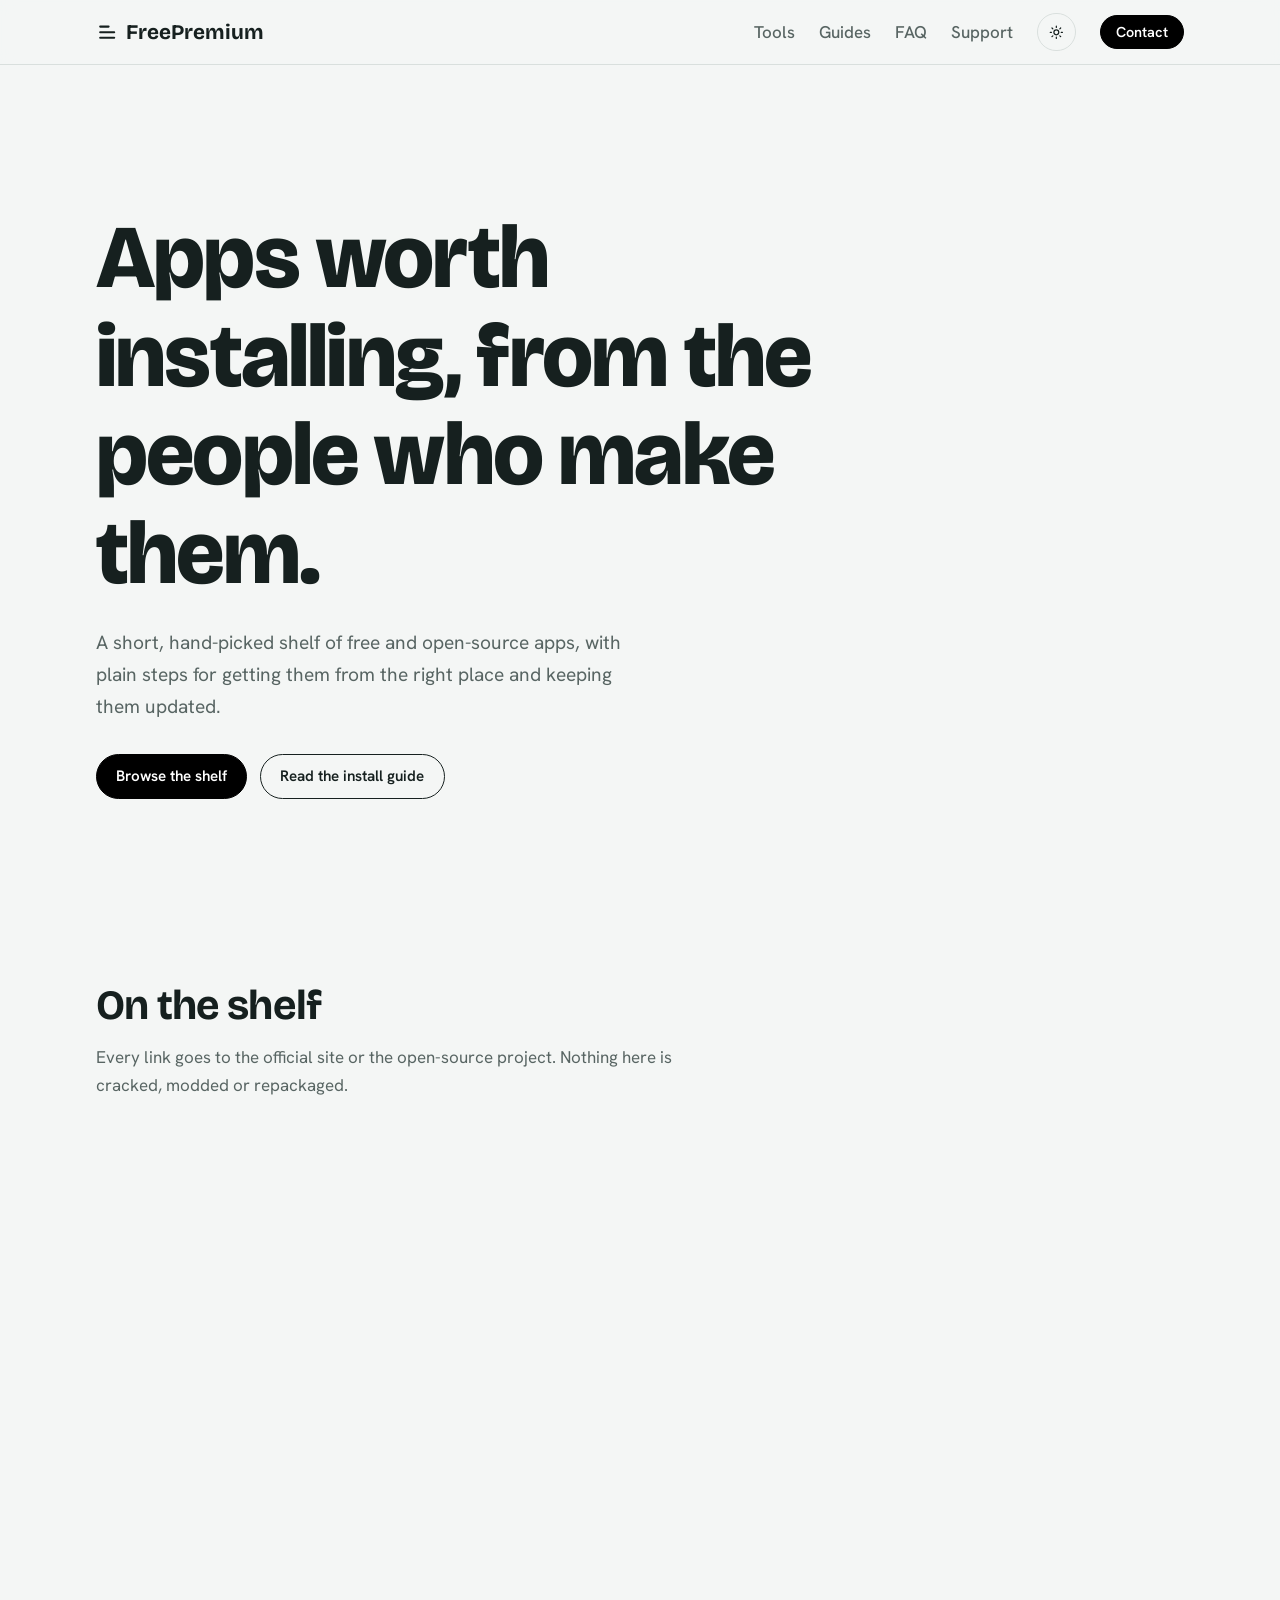
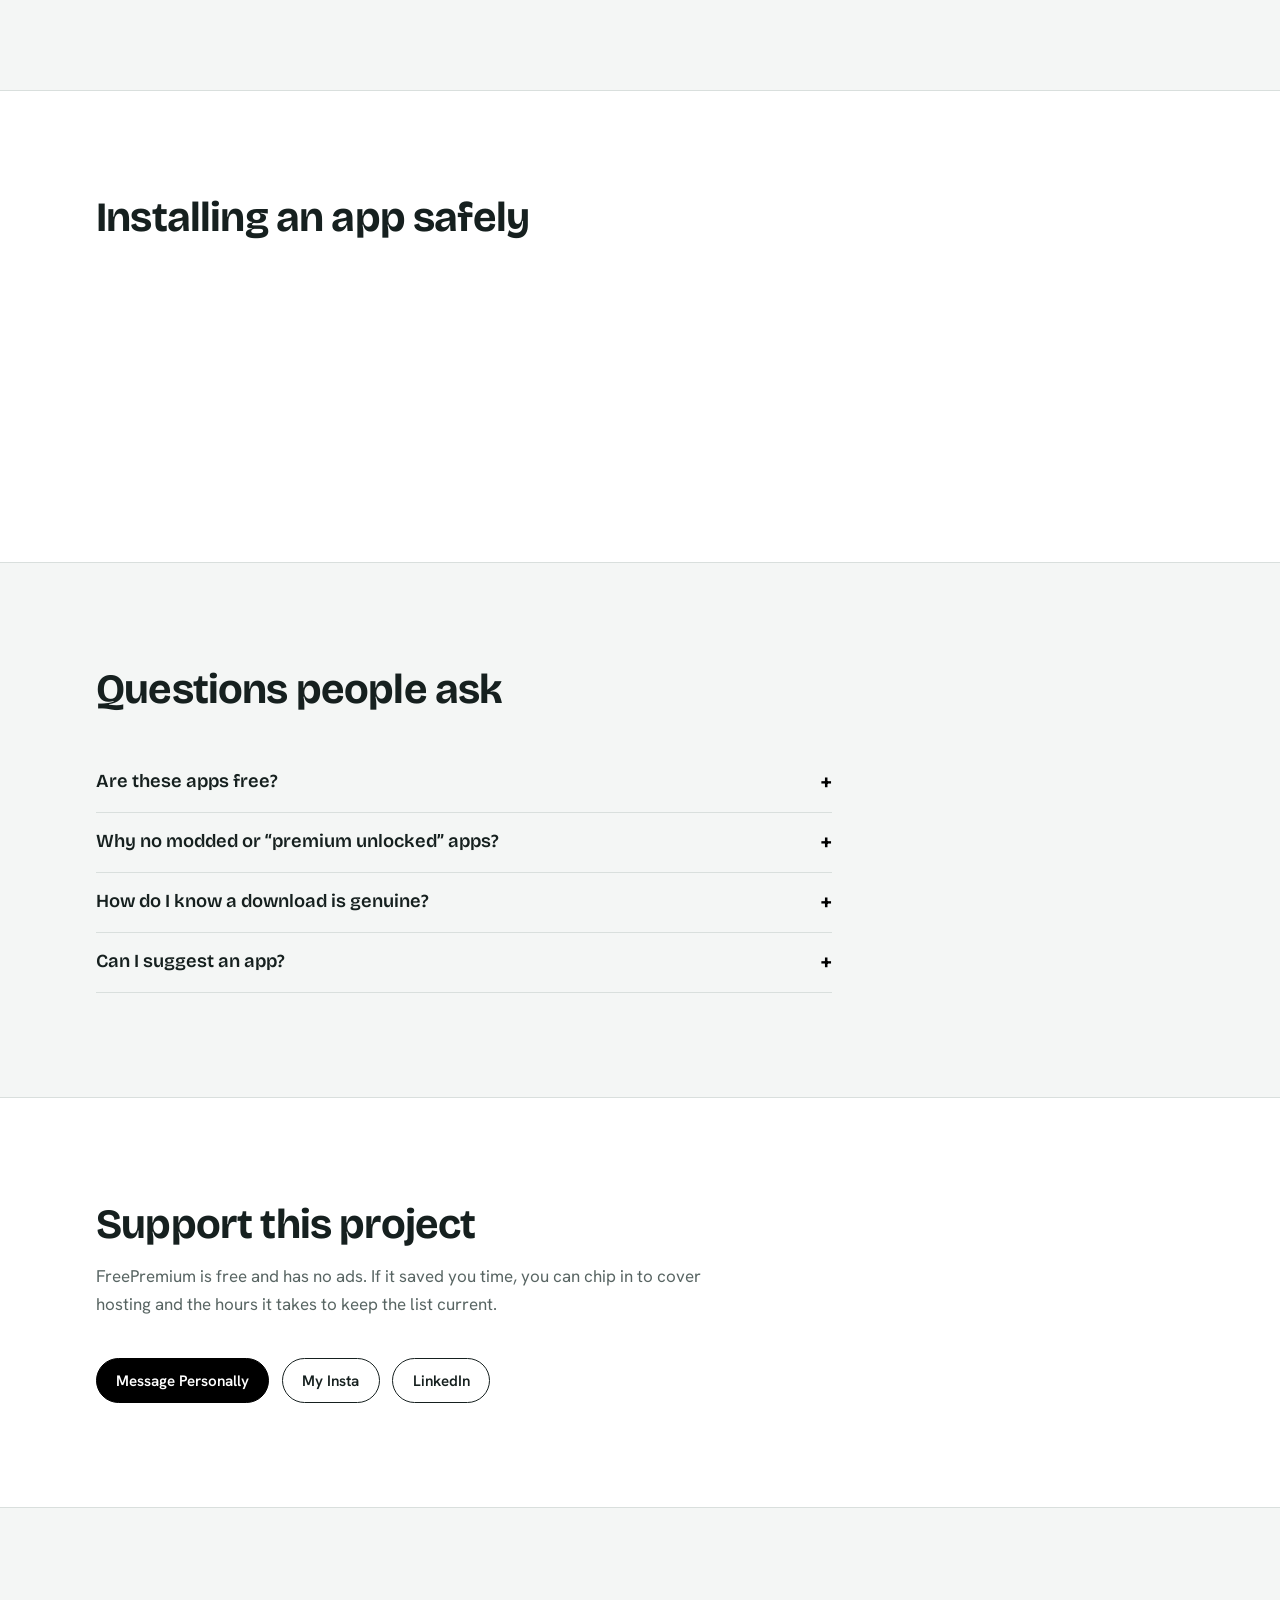
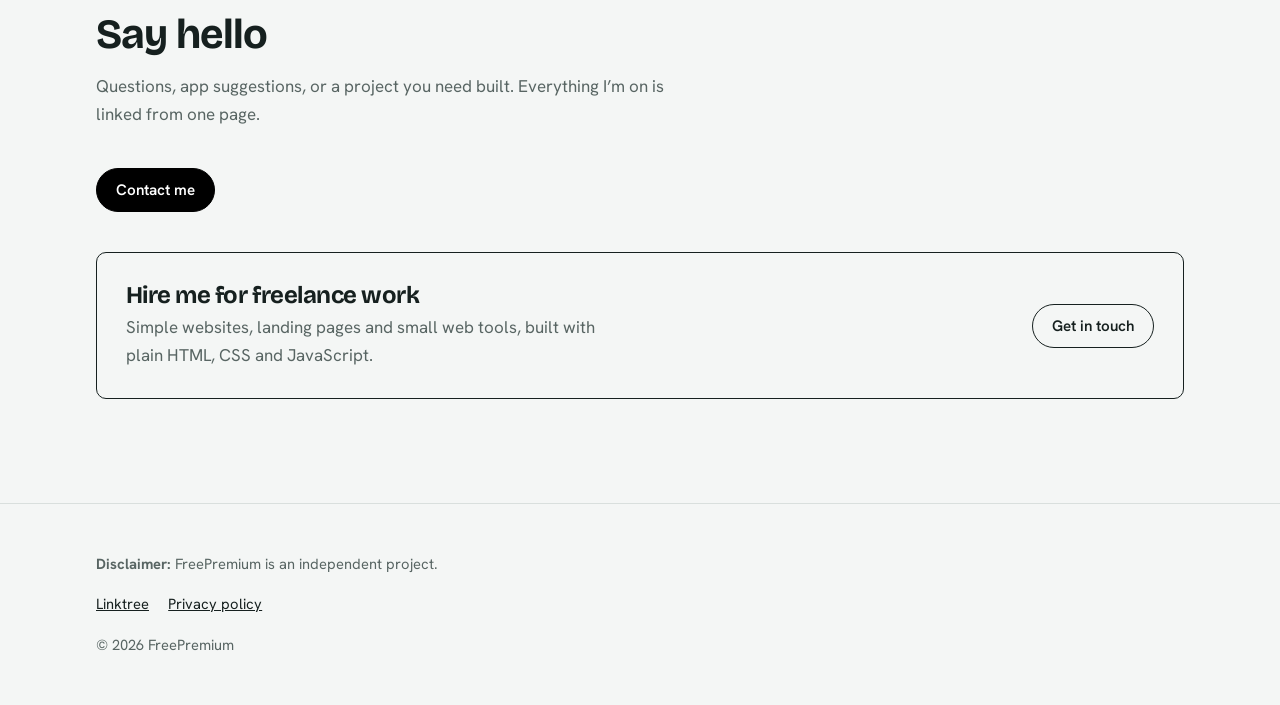
==== index.html @ d1e08012 "Update index.html" ====
<!DOCTYPE html>
<html lang="en">
<head>
<meta charset="utf-8">
<meta name="viewport" content="width=device-width, initial-scale=1">
<title>FreePremium</title>
<meta name="description" content="A short list of useful apps from their official sources, with plain guides for installing and updating them safely.">
<!-- Replace YOUR-USERNAME / YOUR-REPO after deploying -->
<link rel="canonical" href="https://YOUR-USERNAME.github.io/YOUR-REPO/">
<meta property="og:type" content="website">
<meta property="og:title" content="FreePremium: good apps, installed safely">
<meta property="og:description" content="Useful apps from official sources, plus plain installation guides.">
<meta property="og:url" content="https://YOUR-USERNAME.github.io/YOUR-REPO/">
<meta name="twitter:card" content="summary">
<link rel="icon" href="assets/favicon.svg" type="image/svg+xml">
<link rel="preconnect" href="https://fonts.googleapis.com">
<link rel="preconnect" href="https://fonts.gstatic.com" crossorigin>
<link href="https://fonts.googleapis.com/css2?family=Bricolage+Grotesque:opsz,wght@12..96,500;12..96,700;12..96,800&family=Hanken+Grotesk:wght@400;500;600&display=swap" rel="stylesheet">
<script>/* Apply saved theme before paint (no flash) */
try{var t=localStorage.getItem("theme")||(matchMedia("(prefers-color-scheme: dark)").matches?"dark":"light");document.documentElement.dataset.theme=t}catch(e){}</script>
<link rel="stylesheet" href="style.css">
</head>
<body>
<a class="skip" href="#main">Skip to content</a>

<!-- Icon sprite: reused with <use href="#i-name"> -->
<svg width="0" height="0" style="position:absolute" aria-hidden="true">
  <symbol id="i-logo" viewBox="0 0 32 32"><path d="M6 24h20M6 16h20M6 8h12" stroke="currentColor" stroke-width="3" stroke-linecap="round" fill="none"/></symbol>
  <symbol id="i-sun" viewBox="0 0 24 24"><circle cx="12" cy="12" r="4"/><path d="M12 2v2M12 20v2M4.9 4.9l1.4 1.4M17.7 17.7l1.4 1.4M2 12h2M20 12h2M4.9 19.1l1.4-1.4M17.7 6.3l1.4-1.4"/></symbol>
  <symbol id="i-moon" viewBox="0 0 24 24"><path d="M21 12.8A9 9 0 1 1 11.2 3a7 7 0 0 0 9.8 9.8z"/></symbol>
  <symbol id="i-out" viewBox="0 0 24 24"><path d="M7 17 17 7M8 7h9v9"/></symbol>
</svg>

<header class="nav">
  <div class="wrap">
    <a class="logo" href="#top"><svg class="icon" aria-hidden="true"><use href="#i-logo"/></svg>FreePremium</a>
    <nav aria-label="Main"><ul>
      <li><a href="#tools">Tools</a></li>
      <li><a href="#guides">Guides</a></li>
      <li><a href="#faq">FAQ</a></li>
      <li><a href="#support">Support</a></li>
    </ul></nav>
    <button class="theme" id="theme" aria-label="Switch between dark and light mode">
      <svg class="icon sun" aria-hidden="true"><use href="#i-sun"/></svg>
      <svg class="icon moon" aria-hidden="true"><use href="#i-moon"/></svg>
    </button>
    <a class="btn primary small" href="https://linktr.ee/Kaustubh_2009" target="_blank" rel="noopener noreferrer">Contact</a>
  </div>
</header>

<main id="main">
  <section class="hero" id="top">
    <div class="wrap">
      <h1>Apps worth installing, from the people who make them.</h1>
      <p>A short, hand-picked shelf of free and open-source apps, with plain steps for getting them from the right place and keeping them updated.</p>
      <div class="row">
        <a class="btn primary" href="#tools">Browse the shelf</a>
        <a class="btn" href="#guides">Read the install guide</a>
      </div>
    </div>
  </section>

  <section id="tools">
    <div class="wrap">
      <div class="head">
        <h2>On the shelf</h2>
        <p class="lead">Every link goes to the official site or the open-source project. Nothing here is cracked, modded or repackaged.</p>
      </div>
      <!-- Cards are generated from the CARDS array in script.js -->
      <div class="grid" id="cards"></div>
    </div>
  </section>

  <section id="guides" class="alt">
    <div class="wrap">
      <div class="head"><h2>Installing an app safely</h2></div>
      <ol class="steps">
        <li class="reveal"><h3>First Install App you want</h3><p>Install Application you want and Setting file if you want(for YouTube/YouTubeMusic).</p></li>
        <li class="reveal"><h3>Second Install MicroG Services</h3><p>Install MicroG Services and add your Gmail account if you want.</p></li>
        <li class="reveal"><h3>then keep it updated or Install Setting file</h3><p>Install Setting file(config file) to Make it look like normal Youtube.</p></li>
      </ol>
    </div>
  </section>

  <section id="faq">
    <div class="wrap">
      <div class="head"><h2>Questions people ask</h2></div>
      <div class="faq">
        <details><summary>Are these apps free?</summary><p>The ones listed are free to use. Some projects accept donations, and a few have paid extras. Check each project’s own page.</p></details>
        <details><summary>Why no modded or “premium unlocked” apps?</summary><p>Modified copies of paid apps are usually pirated, and they’re a common way malware spreads. This site only links to official and open-source releases.</p></details>
        <details><summary>How do I know a download is genuine?</summary><p>Download from the project’s own site or repository, and compare the checksum if one is published. If a site is copying the app’s name but not its address, leave.</p></details>
        <details><summary>Can I suggest an app?</summary><p>Yes. Send a message through the contact link below with the project’s official website.</p></details>
      </div>
    </div>
  </section>

  <section id="support" class="alt">
    <div class="wrap">
      <div class="head">
        <h2>Support this project</h2>
        <p class="lead">FreePremium is free and has no ads. If it saved you time, you can chip in to cover hosting and the hours it takes to keep the list current.</p>
      </div>
      <!-- PLACEHOLDERS: replace each href="#" with your own link -->
      <div class="btns">
        <a class="btn primary" href="https://wa.me/918552984543" target="_blank" rel="noopener noreferrer">Message Personally</a>
        <a class="btn" href="https://www.instagram.com/itz.kaustubh_2009" target="_blank" rel="noopener noreferrer">My Insta</a>
        <a class="btn" href="https://www.linkedin.com/in/kaustubh-bharti" target="_blank" rel="noopener noreferrer">LinkedIn</a>
      </div>  
    </div>
  </section>

  <section id="contact">
    <div class="wrap">
      <div class="head">
        <h2>Say hello</h2>
        <p class="lead">Questions, app suggestions, or a project you need built. Everything I’m on is linked from one page.</p>
      </div>
      <a class="btn primary" href="https://linktr.ee/Kaustubh_2009" target="_blank" rel="noopener noreferrer">Contact me</a>
      <div class="hire">
        <div><h3>Hire me for freelance work</h3><p>Simple websites, landing pages and small web tools, built with plain HTML, CSS and JavaScript.</p></div>
        <a class="btn" href="https://linktr.ee/Kaustubh_2009" target="_blank" rel="noopener noreferrer">Get in touch</a>
      </div>
    </div>
  </section>
</main>

<footer>
  <div class="wrap">
    <p><strong>Disclaimer:</strong> FreePremium is an independent project.</p>
    <div class="links">
      <a href="https://linktr.ee/Kaustubh_2009" target="_blank" rel="noopener noreferrer">Linktree</a>
      <a href="privacy.html">Privacy policy</a>
    </div>
    <p>&copy; <span id="year">2026</span> FreePremium</p>
  </div>
</footer>
<script src="script.js"></script>
</body>
</html>
---- style.css ----
/* ==========================================================
   TOOLSHELF — style.css
   EDIT COLORS HERE: change the variables in :root (light mode)
   and [data-theme="dark"] (dark mode). Accent = --accent.
   ========================================================== */
:root{
  --bg:#F4F6F5; --surface:#FFFFFF; --text:#16201F; --muted:#586563;
  --line:#D9DFDD; --accent:#000000; --accent-ink:#FFFFFF;
  --radius:10px;
  --head:"Bricolage Grotesque",Georgia,serif;
  --body:"Hanken Grotesk",system-ui,sans-serif;
  color-scheme:light;
}
[data-theme="dark"]{
  --bg:#121716; --surface:#000000; --text:#E8EEEC; --muted:#97A5A2;
  --line:#2A3331; --accent:#ffffff; --accent-ink:#0B1413;
  color-scheme:dark;
}
*{box-sizing:border-box}
html{scroll-behavior:smooth;scroll-padding-top:5rem}
body{margin:0;background:var(--bg);color:var(--text);font:1.0625rem/1.65 var(--body);-webkit-font-smoothing:antialiased}
h1,h2,h3{font-family:var(--head);line-height:1.1;letter-spacing:-.02em;margin:0}
p{margin:0}
a{color:inherit}
:focus-visible{outline:3px solid var(--accent);outline-offset:3px;border-radius:4px}
.wrap{width:min(68rem,100% - 2.5rem);margin-inline:auto}
.skip{position:absolute;left:-999px;top:.5rem;background:var(--accent);color:var(--accent-ink);padding:.5rem 1rem;z-index:99}
.skip:focus{left:.5rem}
.icon{width:1.1em;height:1.1em;fill:none;stroke:currentColor;stroke-width:2;stroke-linecap:round;stroke-linejoin:round;flex:none}

/* Buttons */
.btn{display:inline-flex;align-items:center;gap:.5rem;padding:.7rem 1.2rem;border-radius:999px;border:1.5px solid var(--text);
  font:600 .95rem var(--body);text-decoration:none;color:var(--text);background:transparent;cursor:pointer;transition:background .2s,color .2s,border-color .2s}
.btn:hover{background:var(--text);color:var(--bg)}
.btn.primary{background:var(--accent);border-color:var(--accent);color:var(--accent-ink)}
.btn.primary:hover{filter:brightness(1.1);background:var(--accent);color:var(--accent-ink)}
.btn.small{padding:.45rem .95rem;font-size:.9rem}

/* Navbar */
.nav{position:sticky;top:0;z-index:20;background:color-mix(in srgb,var(--bg) 92%,transparent);border-bottom:1px solid var(--line);backdrop-filter:blur(8px)}
.nav .wrap{display:flex;align-items:center;gap:1.5rem;min-height:4rem}
.logo{font:700 1.3rem var(--head);text-decoration:none;margin-right:auto;display:flex;align-items:center;gap:.5rem}
.logo svg{width:1.4rem;height:1.4rem}
.nav ul{display:flex;gap:1.5rem;list-style:none;margin:0;padding:0}
.nav ul a{text-decoration:none;color:var(--muted);font-weight:500;transition:color .2s}
.nav ul a:hover{color:var(--text)}
.theme{background:none;border:1.5px solid var(--line);color:var(--text);width:2.4rem;height:2.4rem;border-radius:50%;display:grid;place-items:center;cursor:pointer;transition:border-color .2s}
.theme:hover{border-color:var(--accent)}
.theme .moon{display:none}
[data-theme="dark"] .theme .sun{display:none}
[data-theme="dark"] .theme .moon{display:block}
@media(max-width:44rem){.nav ul{display:none}}

/* Sections */
section{padding:clamp(3.5rem,9vw,6.5rem) 0}
.lead{color:var(--muted);max-width:38rem;margin-top:.9rem}
h2{font-size:clamp(1.8rem,4vw,2.6rem)}
.head{margin-bottom:2.5rem}

/* Hero — the one loud element is the type */
.hero{padding:clamp(4rem,12vw,9rem) 0 clamp(3rem,7vw,5rem)}
.hero h1{font-size:clamp(2.6rem,8vw,5.6rem);max-width:15ch;font-weight:800;animation:rise .7s ease both}
.hero p{font-size:1.2rem;color:var(--muted);max-width:34rem;margin:1.5rem 0 2rem;animation:rise .7s .1s ease both}
.hero .row{display:flex;flex-wrap:wrap;gap:.8rem;animation:rise .7s .2s ease both}
@keyframes rise{from{opacity:0;transform:translateY(14px)}}

/* Cards */
.grid{display:grid;gap:1.1rem;grid-template-columns:repeat(auto-fit,minmax(min(100%,19rem),1fr))}
.card{display:flex;flex-direction:column;gap:.6rem;padding:1.4rem;background:var(--surface);border:1px solid var(--line);border-radius:var(--radius);text-decoration:none;transition:border-color .2s,transform .2s}
.card:hover{border-color:var(--accent);transform:translateY(-2px)}
.card h3{font-size:1.3rem;display:flex;justify-content:space-between;align-items:center;gap:.5rem}
.card p{color:var(--muted);font-size:.98rem;flex:1}
.tag{font-size:.85rem;font-weight:600;color:var(--accent)}

/* Steps */
.steps{list-style:none;margin:0;padding:0;display:grid;gap:2rem;grid-template-columns:repeat(auto-fit,minmax(min(100%,17rem),1fr));counter-reset:s}
.steps li{counter-increment:s;border-top:2px solid var(--text);padding-top:1rem}
.steps li::before{content:counter(s);font:800 2.4rem var(--head);color:var(--accent);display:block}
.steps h3{font-size:1.25rem;margin:.3rem 0 .5rem}
.steps p{color:var(--muted)}

/* FAQ */
.faq{max-width:46rem}
details{border-bottom:1px solid var(--line)}
summary{cursor:pointer;list-style:none;padding:1.1rem 0;font:600 1.15rem var(--head);display:flex;justify-content:space-between;gap:1rem}
summary::-webkit-details-marker{display:none}
summary::after{content:"+";font-size:1.5rem;line-height:1;color:var(--accent);transition:transform .25s}
details[open] summary::after{transform:rotate(45deg)}
details p{padding:0 0 1.2rem;color:var(--muted);animation:rise .3s ease both}

/* Support / affiliate / hire */
.alt{border-block:1px solid var(--line);background:var(--surface)}
.btns{display:flex;flex-wrap:wrap;gap:.8rem;margin-top:1.5rem}
.note{font-size:.88rem;color:var(--muted);margin-top:1.2rem;max-width:40rem}
.hire{display:flex;flex-wrap:wrap;gap:1.5rem;align-items:center;justify-content:space-between;padding:1.8rem;border:1.5px solid var(--text);border-radius:var(--radius);margin-top:2.5rem}
.hire h3{font-size:1.5rem}
.hire p{color:var(--muted);margin-top:.3rem;max-width:30rem}

/* Footer */
footer{padding:3rem 0;border-top:1px solid var(--line);color:var(--muted);font-size:.92rem}
footer .wrap{display:grid;gap:1rem}
footer .links{display:flex;gap:1.2rem;flex-wrap:wrap}
footer a{color:var(--text)}

/* Simple pages (privacy, 404) */
.page{padding:5rem 0;max-width:42rem}
.page h1{font-size:clamp(2.2rem,6vw,3.6rem);margin-bottom:1.5rem}
.page h2{font-size:1.4rem;margin:2rem 0 .5rem}
.page p{color:var(--muted);margin-bottom:1rem}

/* Fade-in on scroll (JS adds .in) */
.reveal{opacity:0;transform:translateY(12px);transition:opacity .5s,transform .5s}
.reveal.in{opacity:1;transform:none}
@media(prefers-reduced-motion:reduce){*{animation:none!important;transition:none!important}.reveal{opacity:1;transform:none}html{scroll-behavior:auto}}

/* Animated headline */
.hero h1{animation:none}
.hero h1 .w{display:inline-block;overflow:hidden;vertical-align:top;padding-bottom:.12em}
.hero h1 .w > span{display:inline-block;transform:translateY(110%);
  animation:wordUp .8s cubic-bezier(.2,.8,.2,1) forwards;transition:color .25s}
.hero h1 .w:hover > span{color:var(--accent)}
@keyframes wordUp{to{transform:none}}
@media(prefers-reduced-motion:reduce){.hero h1 .w > span{transform:none}}
/* Hover effects */
.nav ul a{position:relative}
.nav ul a::after{content:"";position:absolute;left:0;bottom:-4px;width:100%;height:2px;
  background:var(--accent);transform:scaleX(0);transform-origin:left;transition:transform .25s}
.nav ul a:hover::after,.nav ul a:focus-visible::after{transform:scaleX(1)}
.btn:hover{transform:translateY(-2px)}
summary:hover{color:var(--accent)}
.steps li{transition:border-color .25s}
.steps li:hover{border-color:var(--accent)}
.btn:hover{transform:translateY(-2px)}
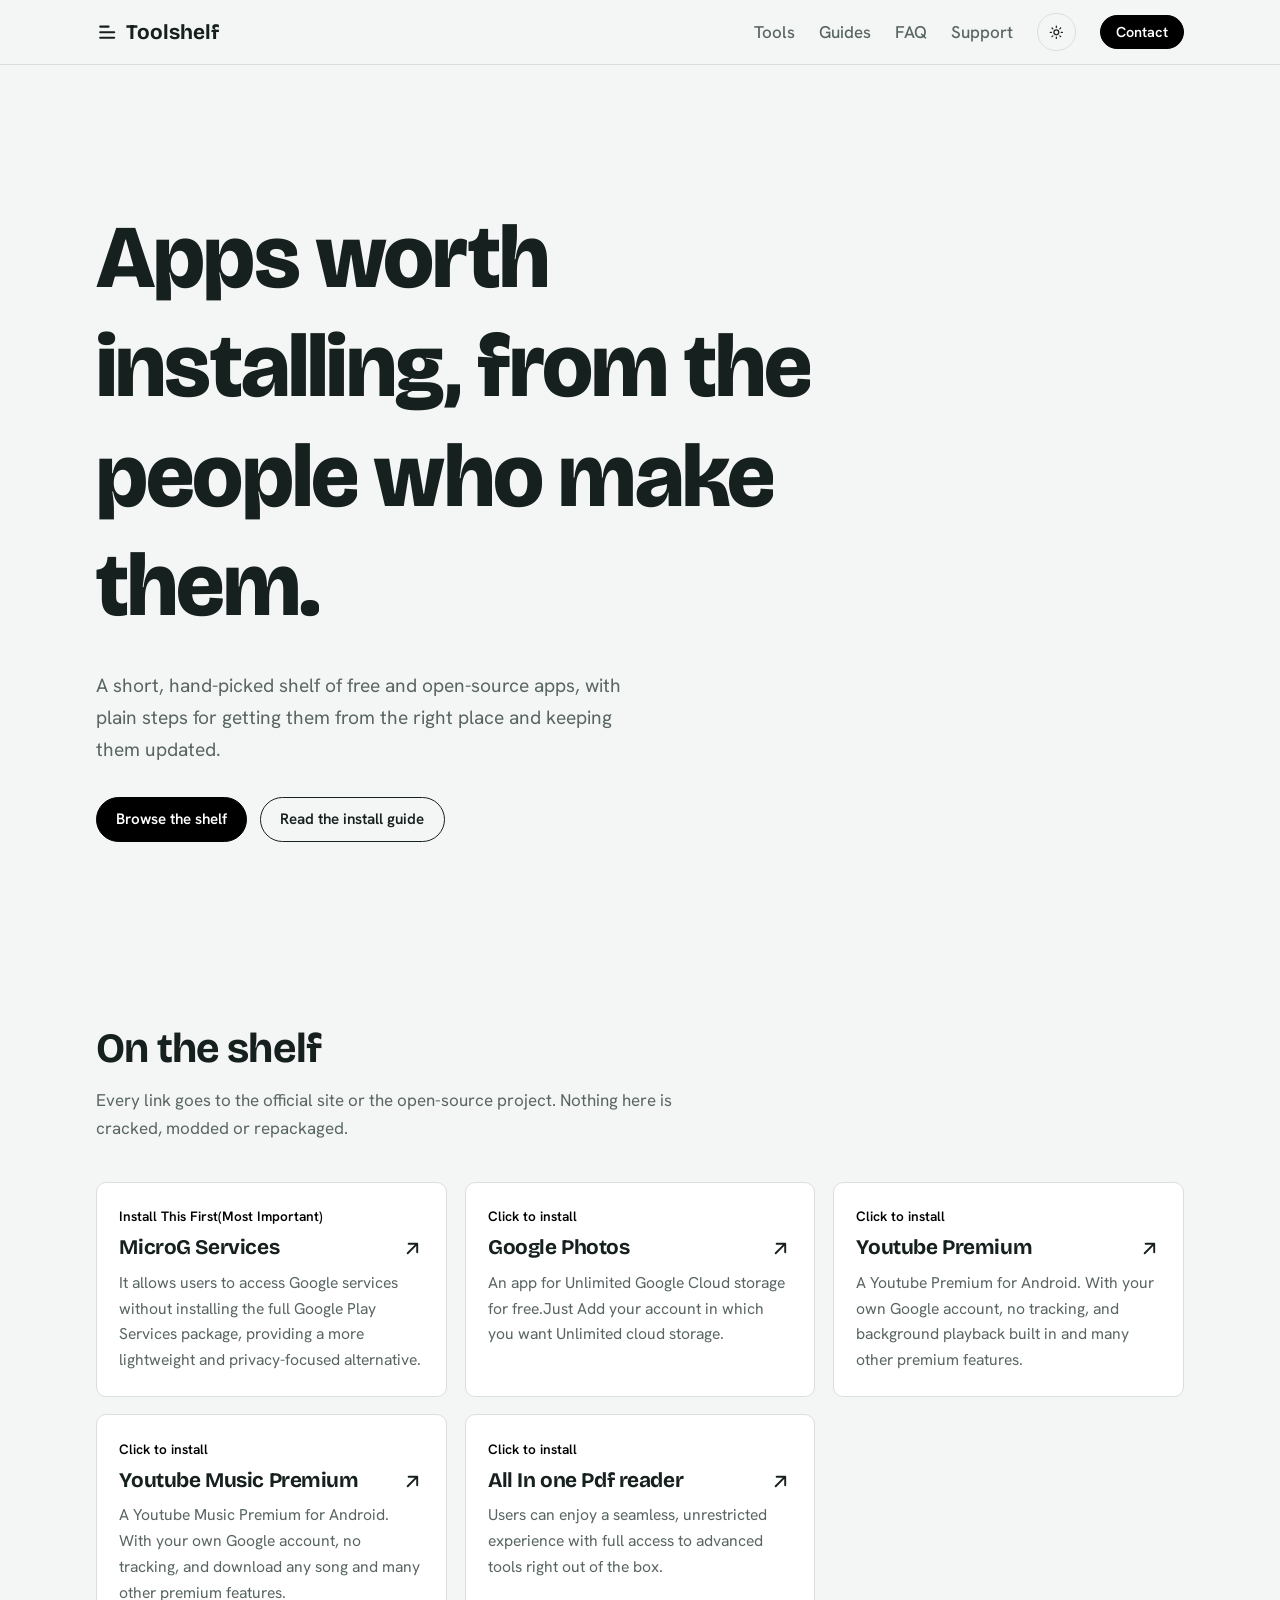
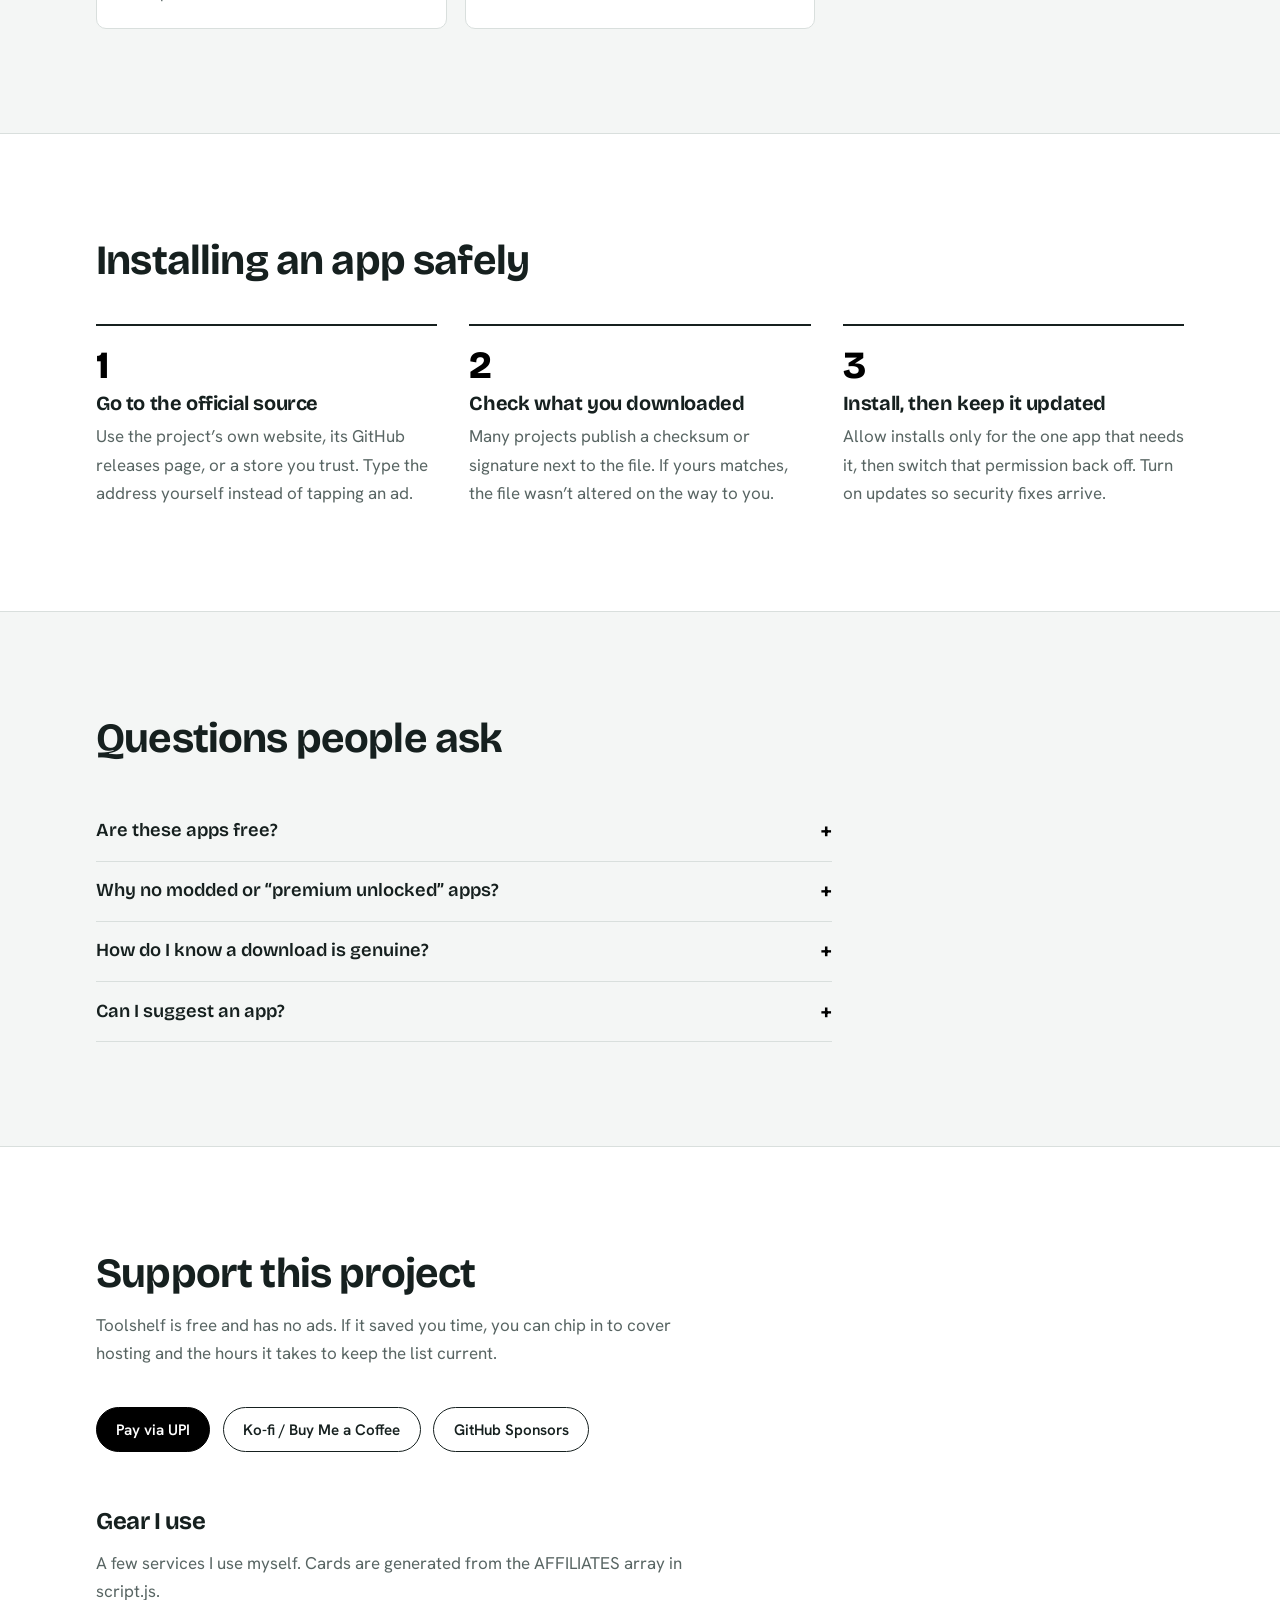
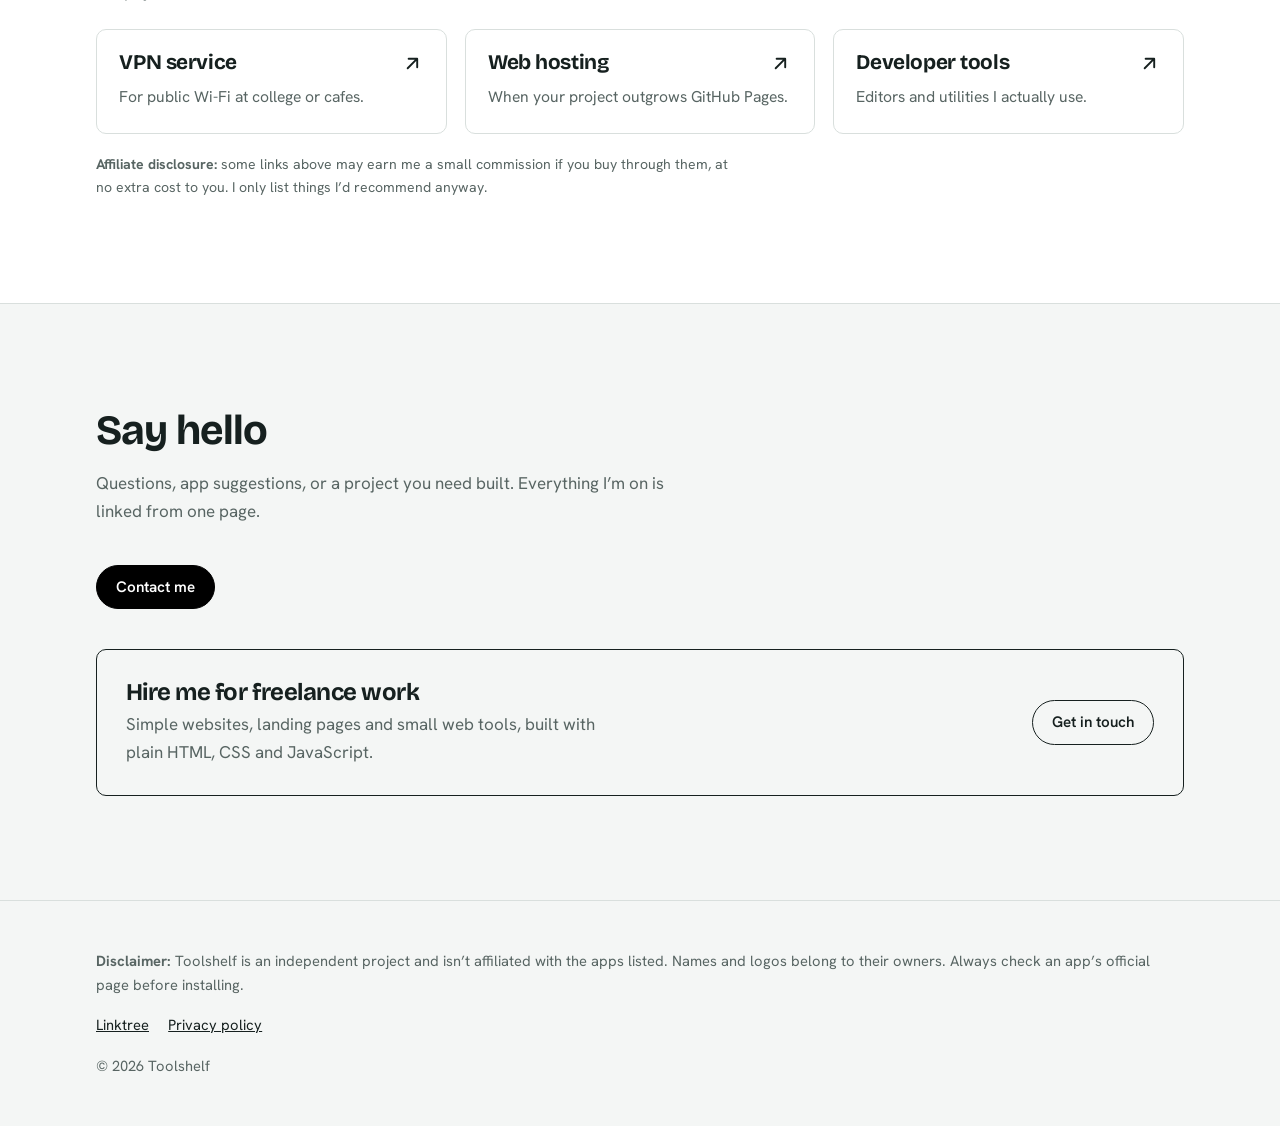
==== commit ecec2a3e: "Update index.html" ====
--- a/index.html
+++ b/index.html
@@ -3,12 +3,12 @@
 <head>
 <meta charset="utf-8">
 <meta name="viewport" content="width=device-width, initial-scale=1">
-<title>FreePremium</title>
+<title>Toolshelf: good apps, installed safely</title>
 <meta name="description" content="A short list of useful apps from their official sources, with plain guides for installing and updating them safely.">
 <!-- Replace YOUR-USERNAME / YOUR-REPO after deploying -->
 <link rel="canonical" href="https://YOUR-USERNAME.github.io/YOUR-REPO/">
 <meta property="og:type" content="website">
-<meta property="og:title" content="FreePremium: good apps, installed safely">
+<meta property="og:title" content="Toolshelf: good apps, installed safely">
 <meta property="og:description" content="Useful apps from official sources, plus plain installation guides.">
 <meta property="og:url" content="https://YOUR-USERNAME.github.io/YOUR-REPO/">
 <meta name="twitter:card" content="summary">
@@ -33,7 +33,7 @@
 
 <header class="nav">
   <div class="wrap">
-    <a class="logo" href="#top"><svg class="icon" aria-hidden="true"><use href="#i-logo"/></svg>FreePremium</a>
+    <a class="logo" href="#top"><svg class="icon" aria-hidden="true"><use href="#i-logo"/></svg>Toolshelf</a>
     <nav aria-label="Main"><ul>
       <li><a href="#tools">Tools</a></li>
       <li><a href="#guides">Guides</a></li>
@@ -75,9 +75,9 @@
     <div class="wrap">
       <div class="head"><h2>Installing an app safely</h2></div>
       <ol class="steps">
-        <li class="reveal"><h3>First Install App you want</h3><p>Install Application you want and Setting file if you want(for YouTube/YouTubeMusic).</p></li>
-        <li class="reveal"><h3>Second Install MicroG Services</h3><p>Install MicroG Services and add your Gmail account if you want.</p></li>
-        <li class="reveal"><h3>then keep it updated or Install Setting file</h3><p>Install Setting file(config file) to Make it look like normal Youtube.</p></li>
+        <li class="reveal"><h3>Go to the official source</h3><p>Use the project’s own website, its GitHub releases page, or a store you trust. Type the address yourself instead of tapping an ad.</p></li>
+        <li class="reveal"><h3>Check what you downloaded</h3><p>Many projects publish a checksum or signature next to the file. If yours matches, the file wasn’t altered on the way to you.</p></li>
+        <li class="reveal"><h3>Install, then keep it updated</h3><p>Allow installs only for the one app that needs it, then switch that permission back off. Turn on updates so security fixes arrive.</p></li>
       </ol>
     </div>
   </section>
@@ -98,14 +98,19 @@
     <div class="wrap">
       <div class="head">
         <h2>Support this project</h2>
-        <p class="lead">FreePremium is free and has no ads. If it saved you time, you can chip in to cover hosting and the hours it takes to keep the list current.</p>
+        <p class="lead">Toolshelf is free and has no ads. If it saved you time, you can chip in to cover hosting and the hours it takes to keep the list current.</p>
       </div>
       <!-- PLACEHOLDERS: replace each href="#" with your own link -->
       <div class="btns">
-        <a class="btn primary" href="https://wa.me/918552984543" target="_blank" rel="noopener noreferrer">Message Personally</a>
-        <a class="btn" href="https://www.instagram.com/itz.kaustubh_2009" target="_blank" rel="noopener noreferrer">My Insta</a>
-        <a class="btn" href="https://www.linkedin.com/in/kaustubh-bharti" target="_blank" rel="noopener noreferrer">LinkedIn</a>
-      </div>  
+        <a class="btn primary" href="#" target="_blank" rel="noopener noreferrer">Pay via UPI</a>
+        <a class="btn" href="#" target="_blank" rel="noopener noreferrer">Ko-fi / Buy Me a Coffee</a>
+        <a class="btn" href="#" target="_blank" rel="noopener noreferrer">GitHub Sponsors</a>
+      </div>
+
+      <h3 style="margin-top:3.5rem;font-size:1.5rem">Gear I use</h3>
+      <p class="lead" style="margin-bottom:1.5rem">A few services I use myself. Cards are generated from the AFFILIATES array in script.js.</p>
+      <div class="grid" id="affiliates"></div>
+      <p class="note"><strong>Affiliate disclosure:</strong> some links above may earn me a small commission if you buy through them, at no extra cost to you. I only list things I’d recommend anyway.</p>
     </div>
   </section>
 
@@ -126,12 +131,12 @@
 
 <footer>
   <div class="wrap">
-    <p><strong>Disclaimer:</strong> FreePremium is an independent project.</p>
+    <p><strong>Disclaimer:</strong> Toolshelf is an independent project and isn’t affiliated with the apps listed. Names and logos belong to their owners. Always check an app’s official page before installing.</p>
     <div class="links">
       <a href="https://linktr.ee/Kaustubh_2009" target="_blank" rel="noopener noreferrer">Linktree</a>
       <a href="privacy.html">Privacy policy</a>
     </div>
-    <p>&copy; <span id="year">2026</span> FreePremium</p>
+    <p>&copy; <span id="year">2026</span> Toolshelf</p>
   </div>
 </footer>
 <script src="script.js"></script>
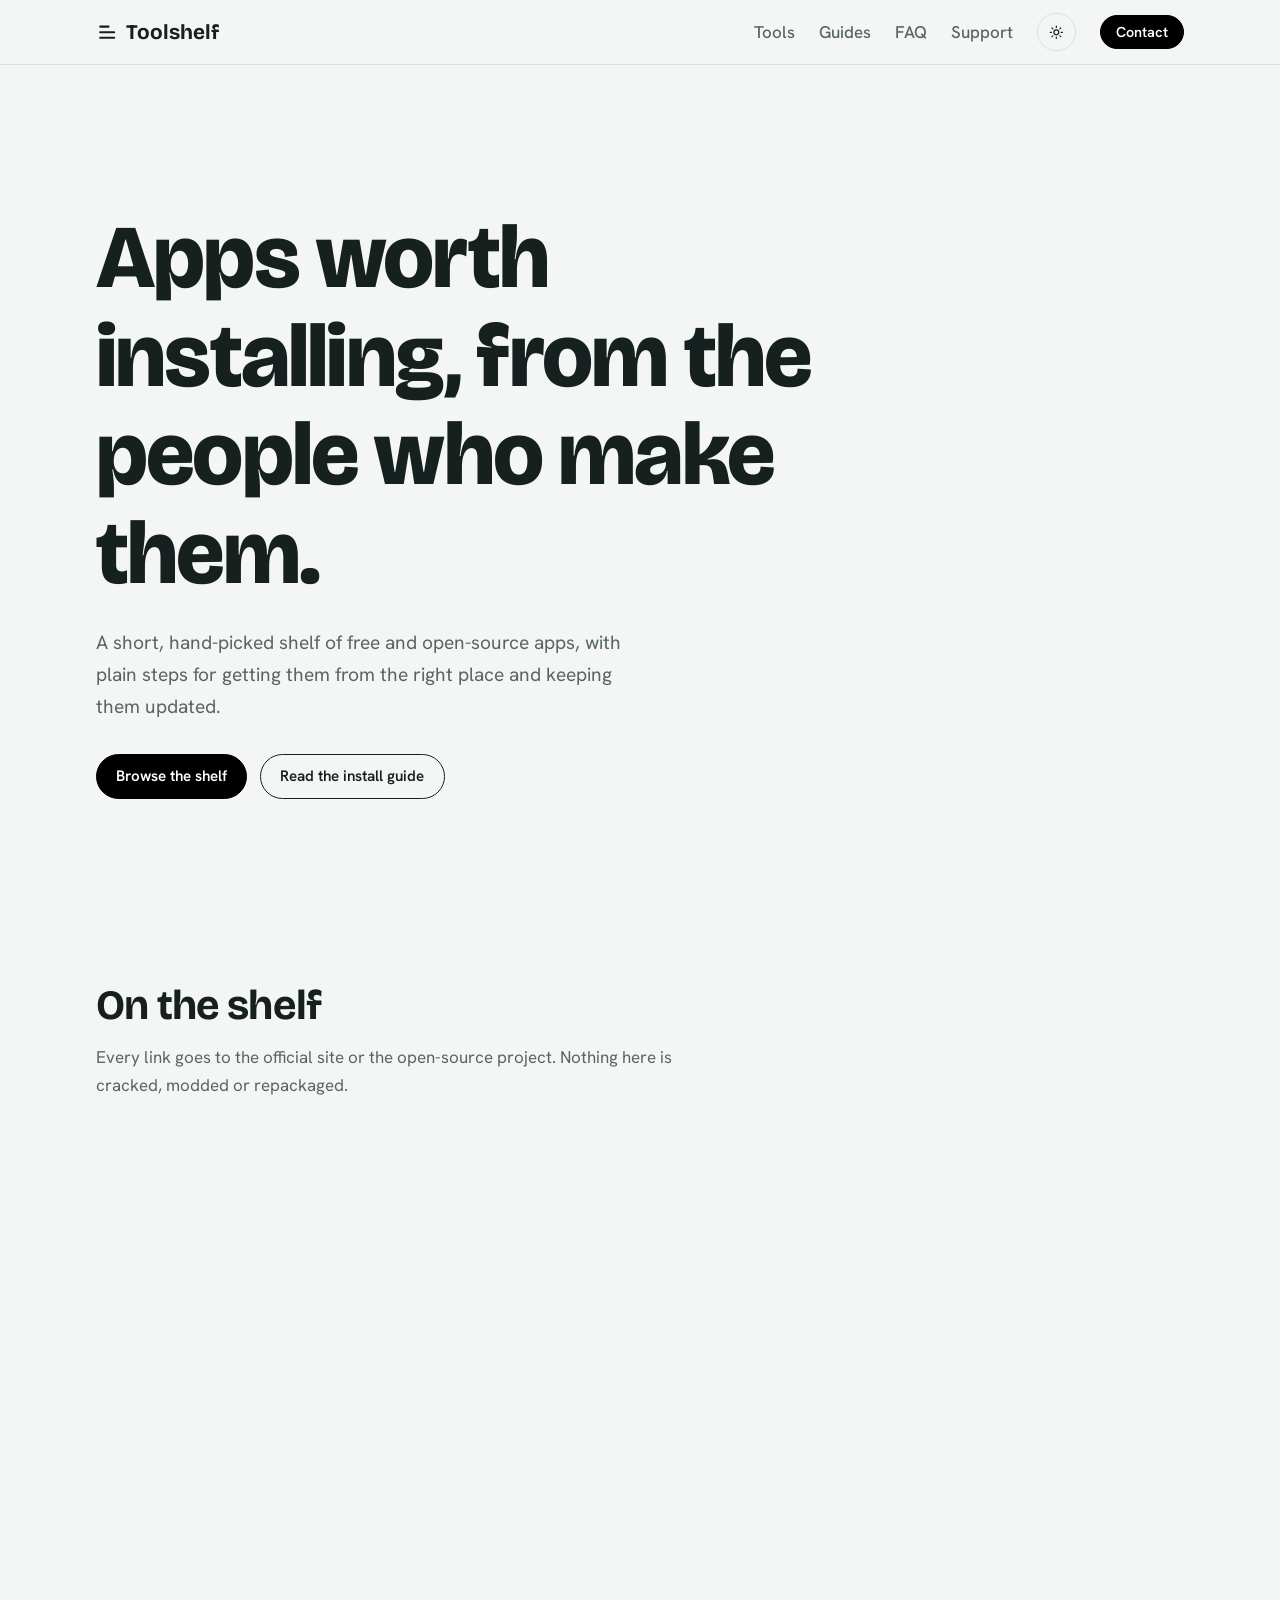
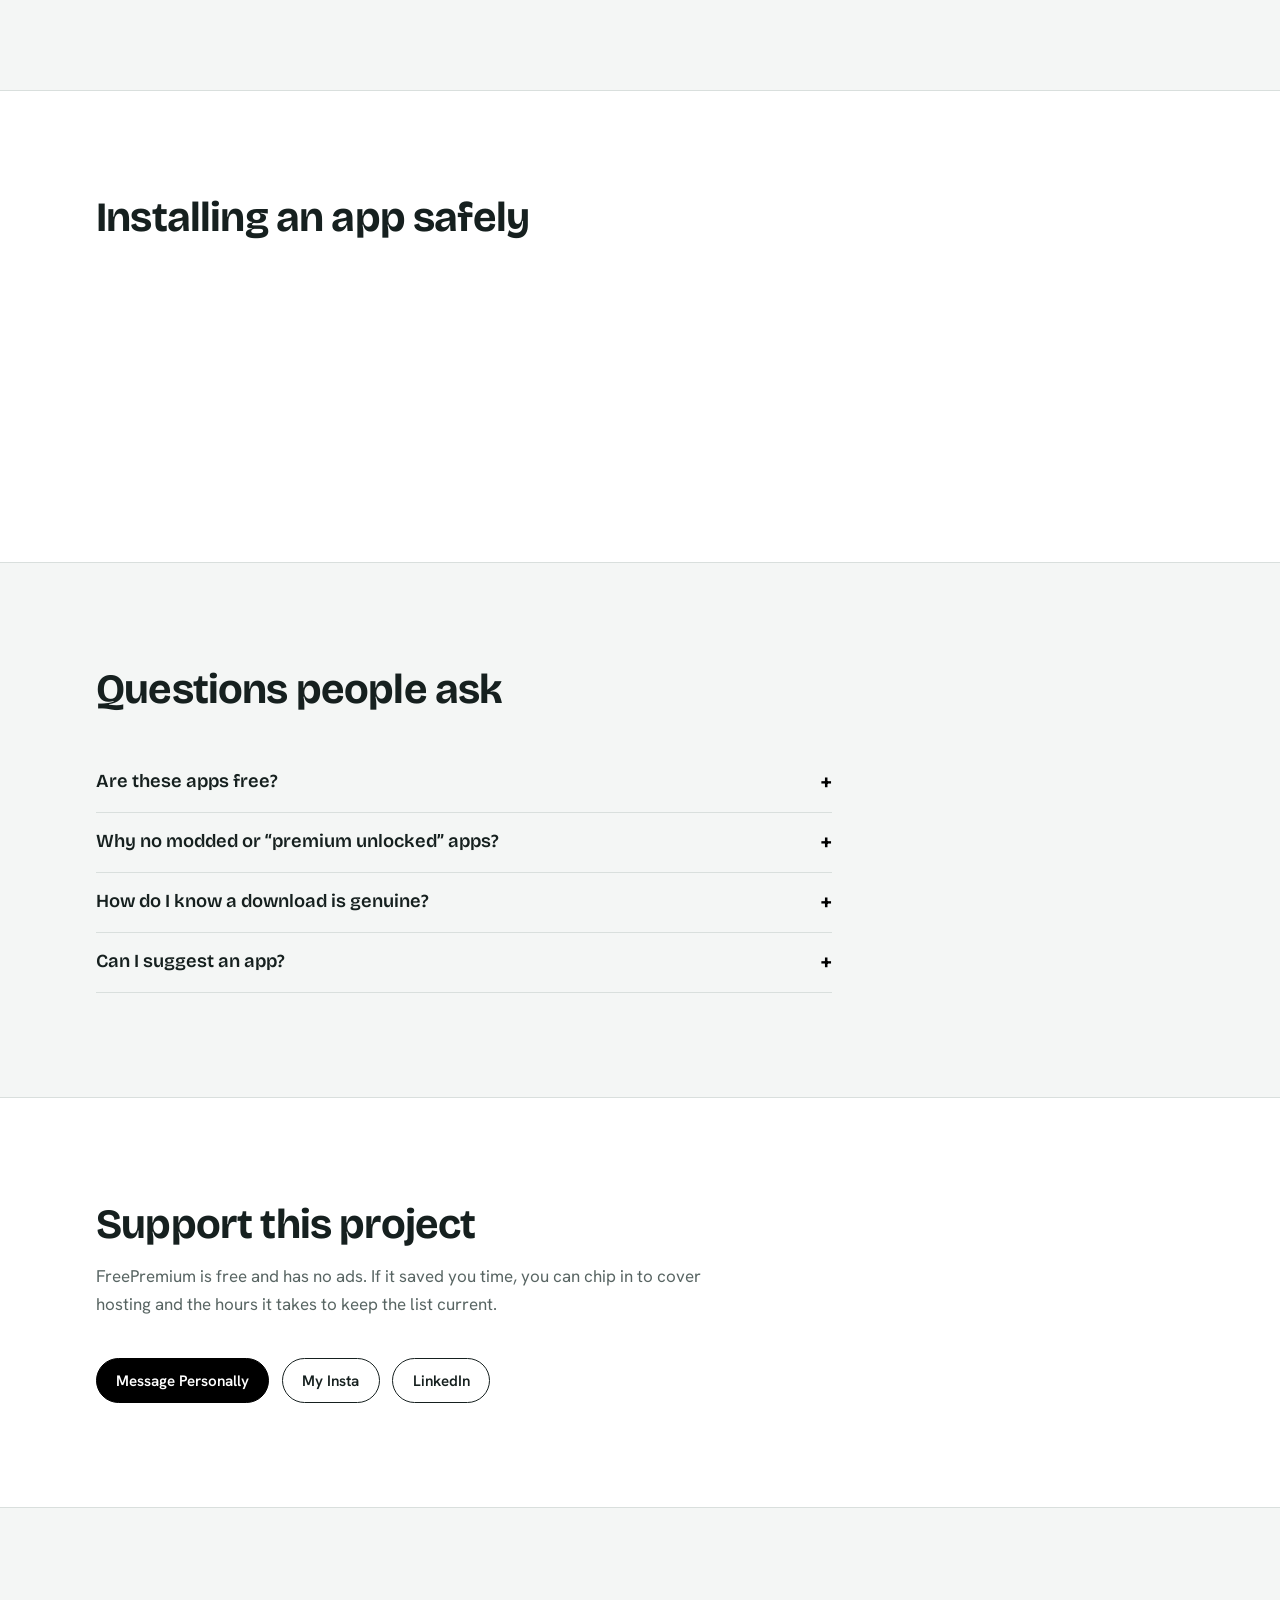
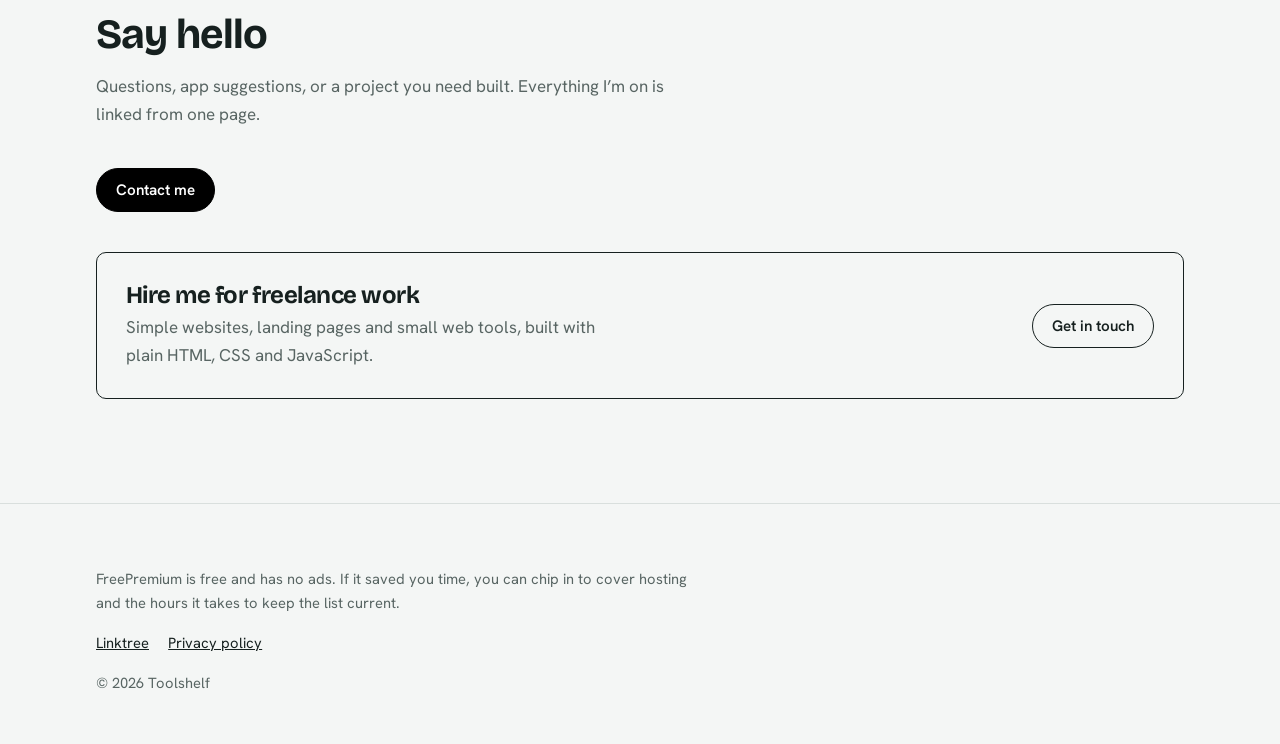
==== commit 4f9d74f9: "Update index.html" ====
--- a/index.html
+++ b/index.html
@@ -3,12 +3,12 @@
 <head>
 <meta charset="utf-8">
 <meta name="viewport" content="width=device-width, initial-scale=1">
-<title>Toolshelf: good apps, installed safely</title>
+<title>FreePremium</title>
 <meta name="description" content="A short list of useful apps from their official sources, with plain guides for installing and updating them safely.">
 <!-- Replace YOUR-USERNAME / YOUR-REPO after deploying -->
 <link rel="canonical" href="https://YOUR-USERNAME.github.io/YOUR-REPO/">
 <meta property="og:type" content="website">
-<meta property="og:title" content="Toolshelf: good apps, installed safely">
+<meta property="og:title" content="Premium: good apps, installed safely">
 <meta property="og:description" content="Useful apps from official sources, plus plain installation guides.">
 <meta property="og:url" content="https://YOUR-USERNAME.github.io/YOUR-REPO/">
 <meta name="twitter:card" content="summary">
@@ -75,9 +75,9 @@
     <div class="wrap">
       <div class="head"><h2>Installing an app safely</h2></div>
       <ol class="steps">
-        <li class="reveal"><h3>Go to the official source</h3><p>Use the project’s own website, its GitHub releases page, or a store you trust. Type the address yourself instead of tapping an ad.</p></li>
-        <li class="reveal"><h3>Check what you downloaded</h3><p>Many projects publish a checksum or signature next to the file. If yours matches, the file wasn’t altered on the way to you.</p></li>
-        <li class="reveal"><h3>Install, then keep it updated</h3><p>Allow installs only for the one app that needs it, then switch that permission back off. Turn on updates so security fixes arrive.</p></li>
+                <li class="reveal"><h3>First Install App you want</h3><p>Install Application you want and Setting file if you want(for YouTube/YouTubeMusic).</p></li>
+        <li class="reveal"><h3>Second Install MicroG Services</h3><p>Install MicroG Services and add your Gmail account if you want.</p></li>
+        <li class="reveal"><h3>then keep it updated or Install Setting file</h3><p>Install Setting file(config file) to Make it look like normal YouTube.</p></li>
       </ol>
     </div>
   </section>
@@ -98,19 +98,14 @@
     <div class="wrap">
       <div class="head">
         <h2>Support this project</h2>
-        <p class="lead">Toolshelf is free and has no ads. If it saved you time, you can chip in to cover hosting and the hours it takes to keep the list current.</p>
+       <p class="lead">FreePremium is free and has no ads. If it saved you time, you can chip in to cover hosting and the hours it takes to keep the list current.</p>
       </div>
       <!-- PLACEHOLDERS: replace each href="#" with your own link -->
       <div class="btns">
-        <a class="btn primary" href="#" target="_blank" rel="noopener noreferrer">Pay via UPI</a>
-        <a class="btn" href="#" target="_blank" rel="noopener noreferrer">Ko-fi / Buy Me a Coffee</a>
-        <a class="btn" href="#" target="_blank" rel="noopener noreferrer">GitHub Sponsors</a>
+        <a class="btn primary" href="https://wa.me/918552984543" target="_blank" rel="noopener noreferrer">Message Personally</a>
+        <a class="btn" href="https://www.instagram.com/itz.kaustubh_2009" target="_blank" rel="noopener noreferrer">My Insta</a>
+        <a class="btn" href="https://www.linkedin.com/in/kaustubh-bharti" target="_blank" rel="noopener noreferrer">LinkedIn</a>
       </div>
-
-      <h3 style="margin-top:3.5rem;font-size:1.5rem">Gear I use</h3>
-      <p class="lead" style="margin-bottom:1.5rem">A few services I use myself. Cards are generated from the AFFILIATES array in script.js.</p>
-      <div class="grid" id="affiliates"></div>
-      <p class="note"><strong>Affiliate disclosure:</strong> some links above may earn me a small commission if you buy through them, at no extra cost to you. I only list things I’d recommend anyway.</p>
     </div>
   </section>
 
@@ -131,7 +126,7 @@
 
 <footer>
   <div class="wrap">
-    <p><strong>Disclaimer:</strong> Toolshelf is an independent project and isn’t affiliated with the apps listed. Names and logos belong to their owners. Always check an app’s official page before installing.</p>
+    <p class="lead">FreePremium is free and has no ads. If it saved you time, you can chip in to cover hosting and the hours it takes to keep the list current.</p>
     <div class="links">
       <a href="https://linktr.ee/Kaustubh_2009" target="_blank" rel="noopener noreferrer">Linktree</a>
       <a href="privacy.html">Privacy policy</a>
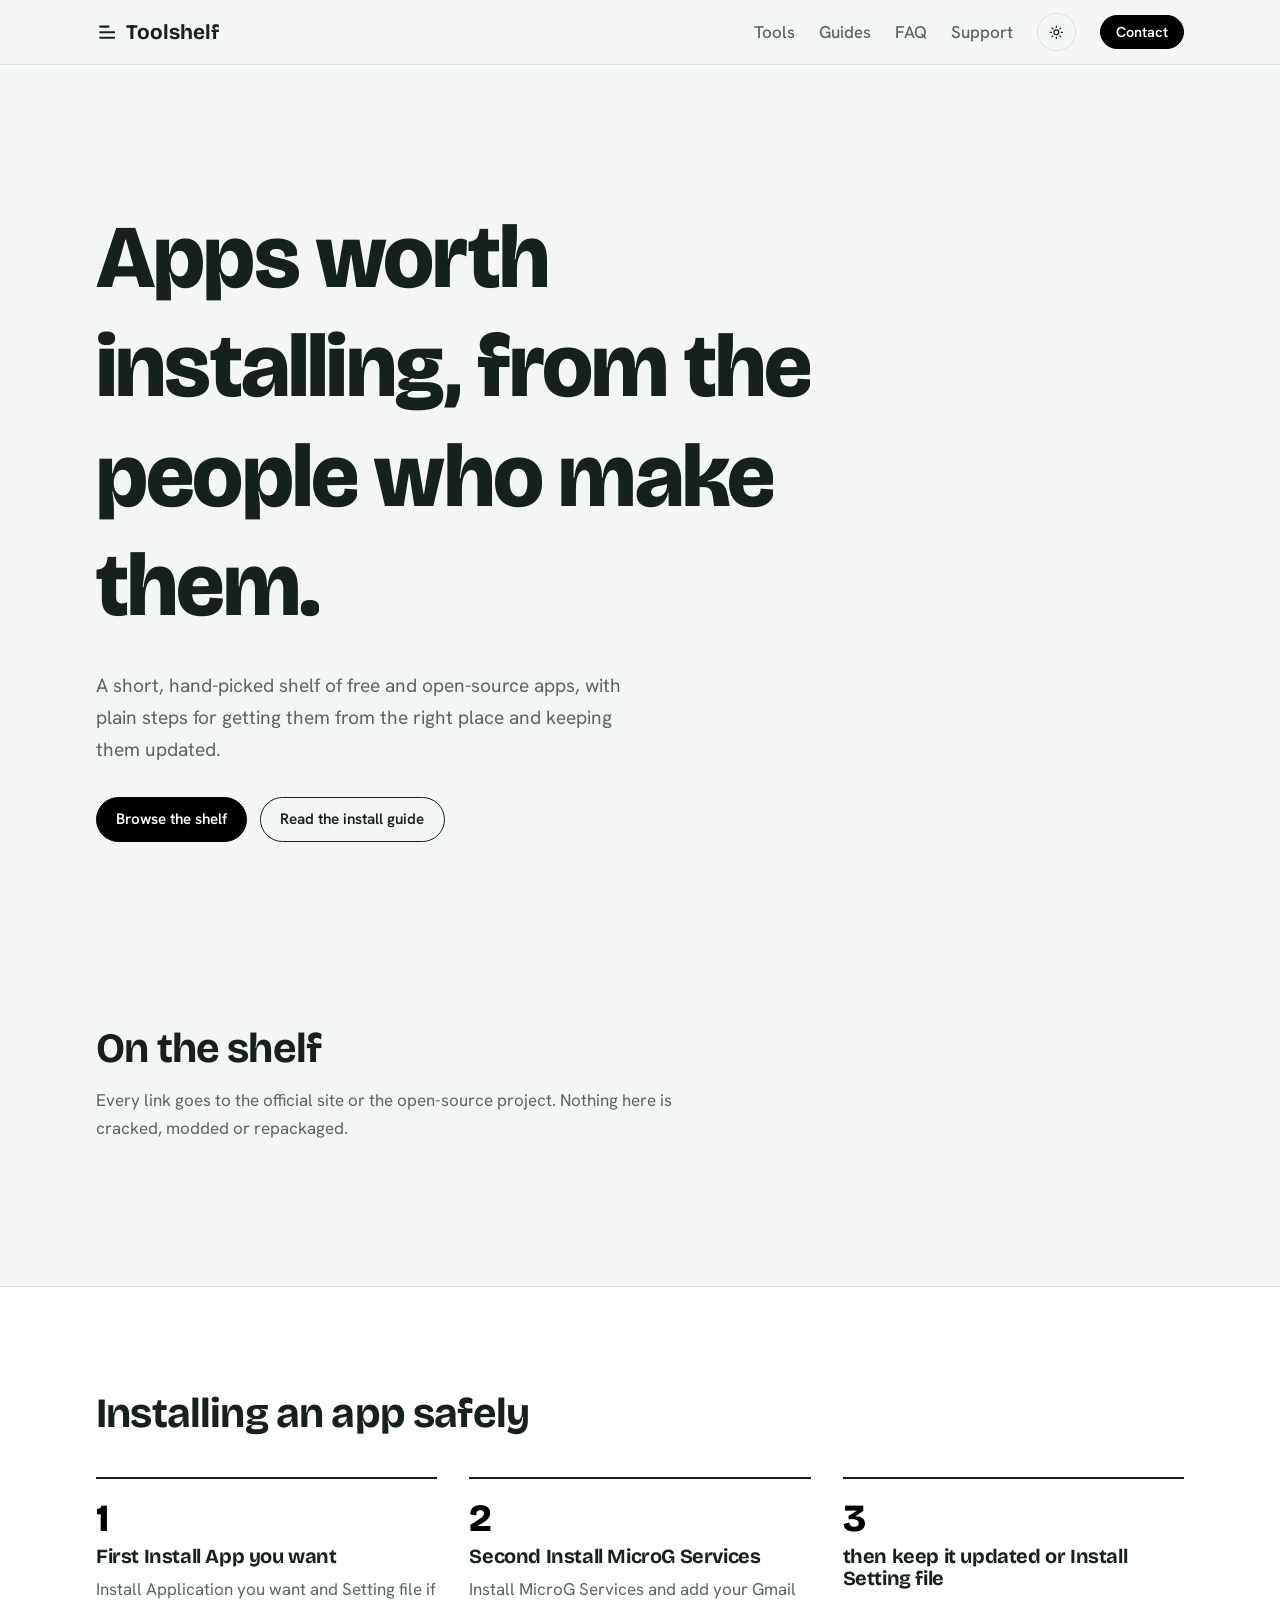
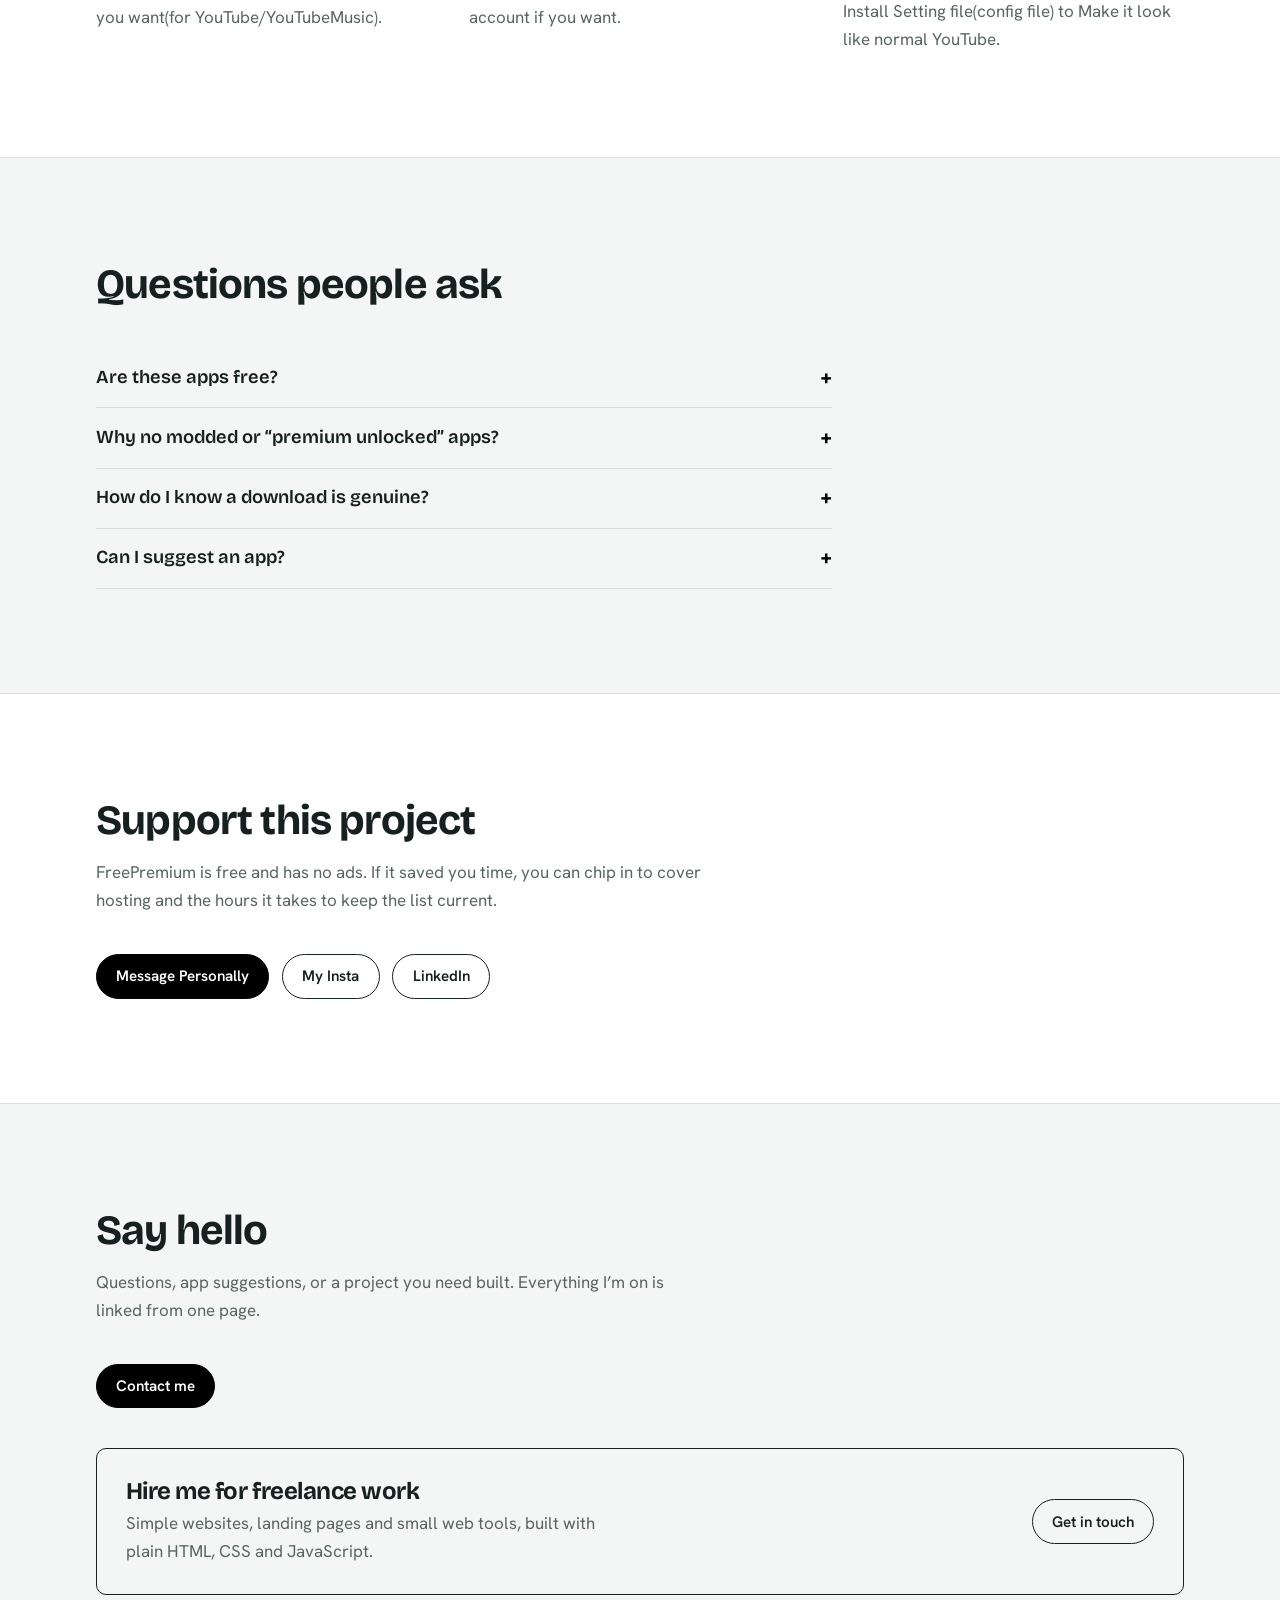
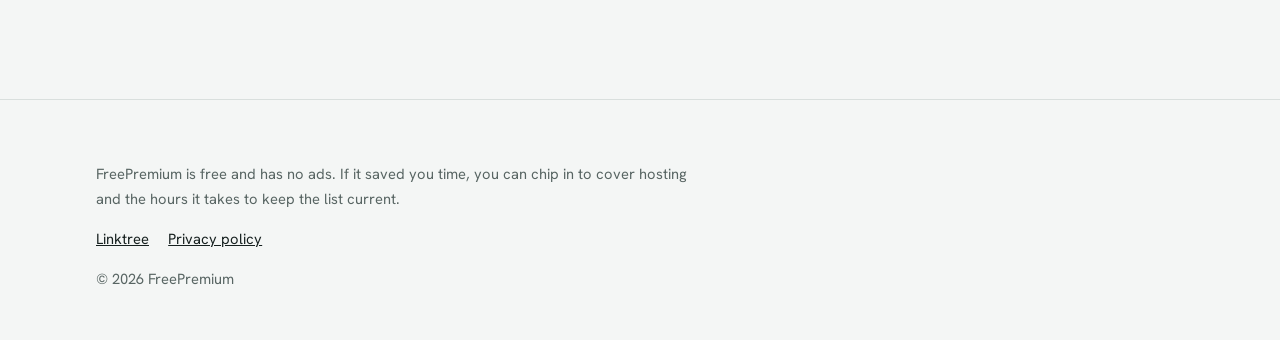
==== commit 7852e901: "Update index.html" ====
--- a/index.html
+++ b/index.html
@@ -131,7 +131,7 @@
       <a href="https://linktr.ee/Kaustubh_2009" target="_blank" rel="noopener noreferrer">Linktree</a>
       <a href="privacy.html">Privacy policy</a>
     </div>
-    <p>&copy; <span id="year">2026</span> Toolshelf</p>
+    <p>&copy; <span id="year">2026</span> FreePremium</p>
   </div>
 </footer>
 <script src="script.js"></script>
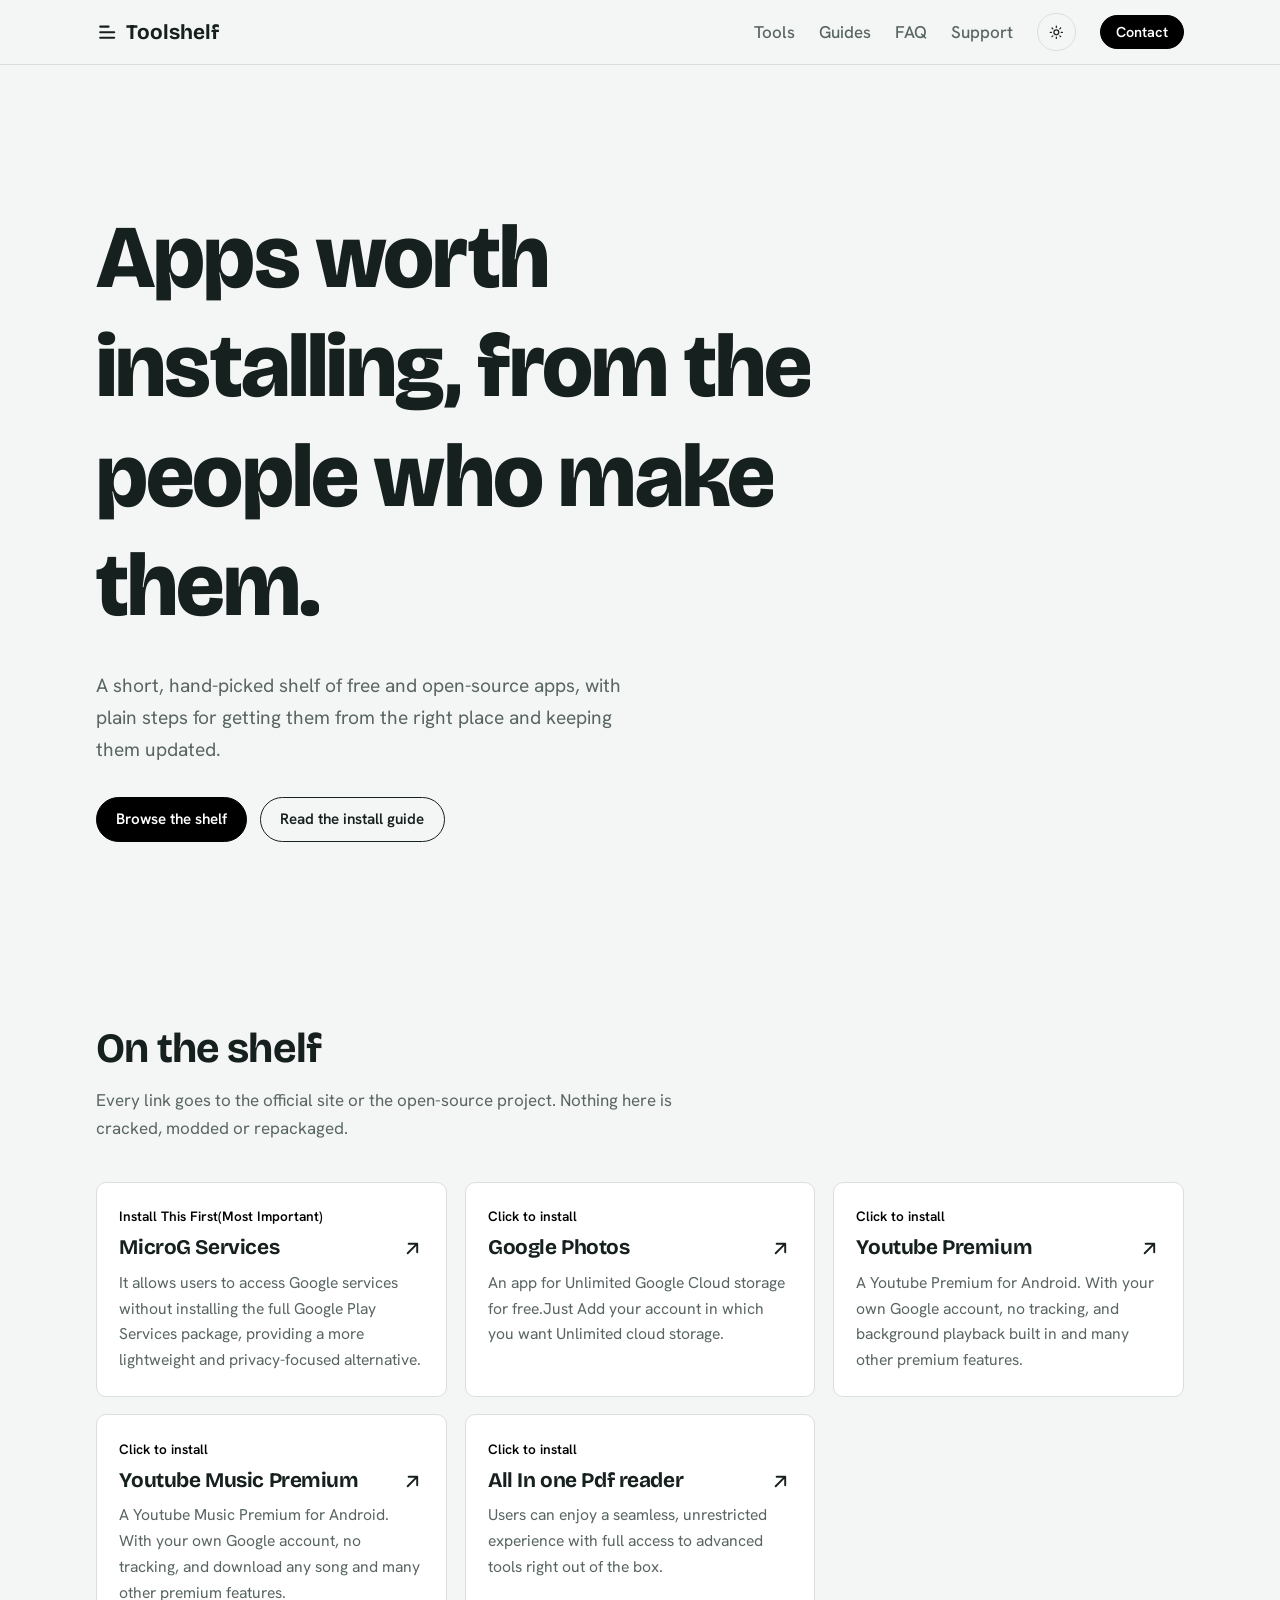
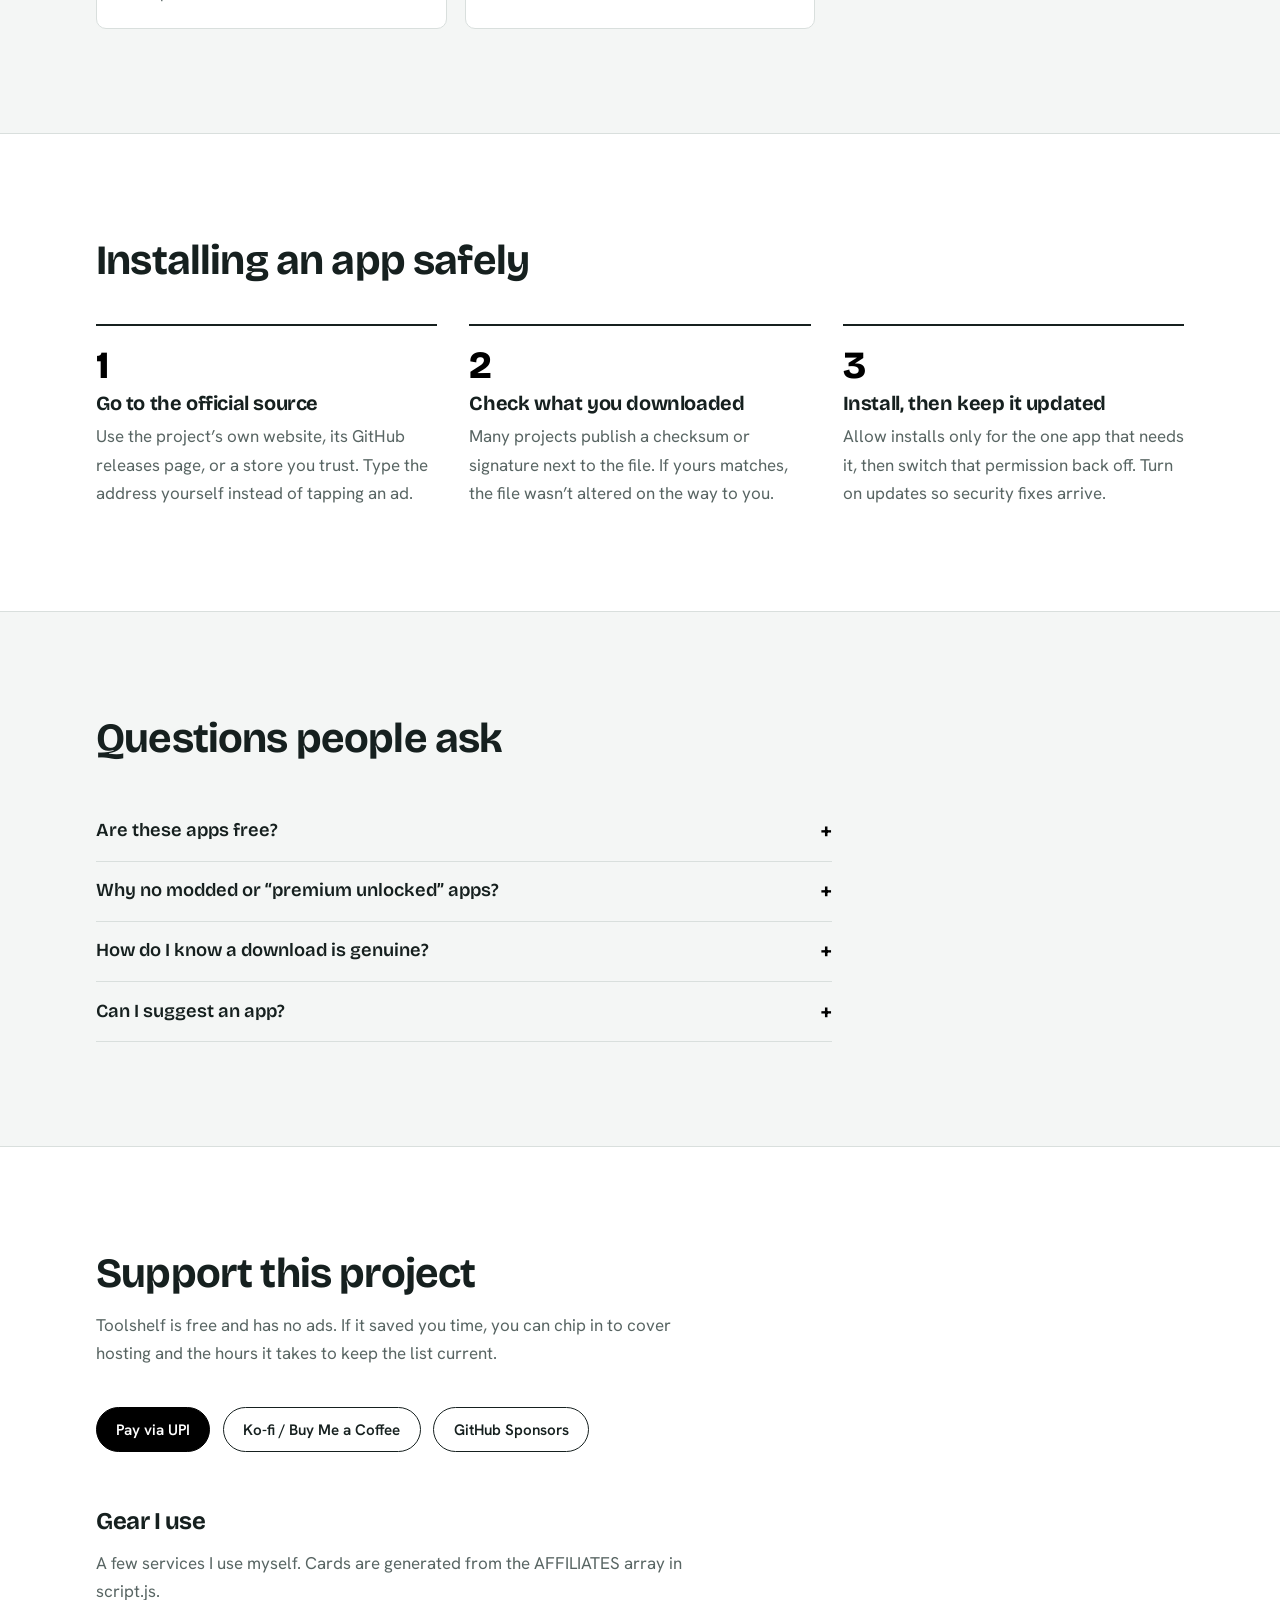
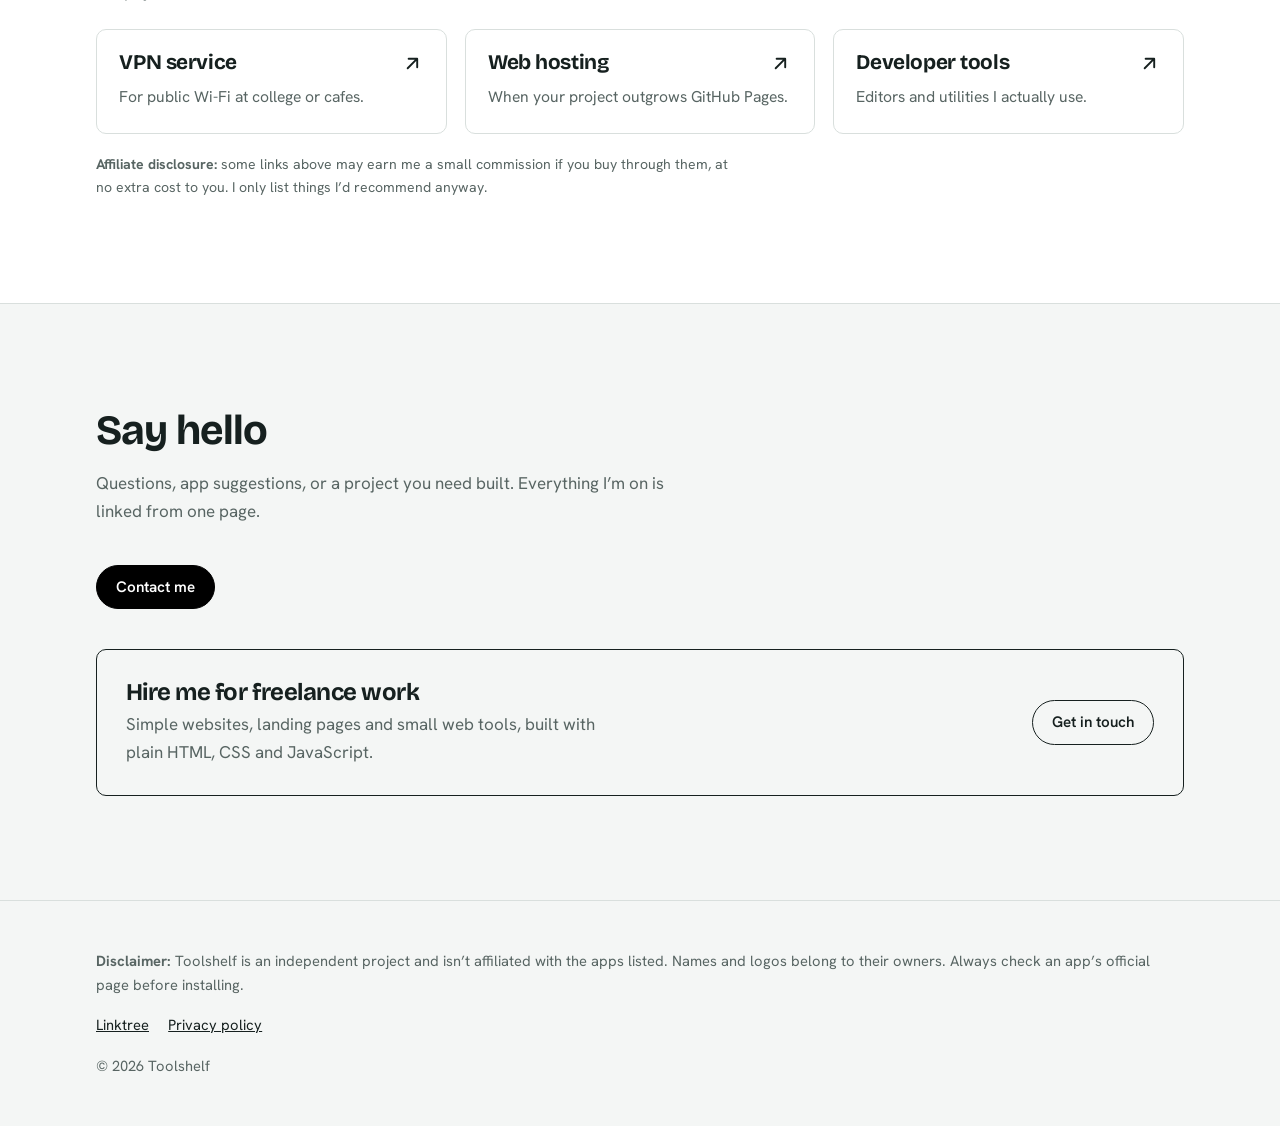
==== commit cd0355a9: "Update index.html" ====
--- a/index.html
+++ b/index.html
@@ -3,12 +3,12 @@
 <head>
 <meta charset="utf-8">
 <meta name="viewport" content="width=device-width, initial-scale=1">
-<title>FreePremium</title>
+<title>Toolshelf: good apps, installed safely</title>
 <meta name="description" content="A short list of useful apps from their official sources, with plain guides for installing and updating them safely.">
 <!-- Replace YOUR-USERNAME / YOUR-REPO after deploying -->
 <link rel="canonical" href="https://YOUR-USERNAME.github.io/YOUR-REPO/">
 <meta property="og:type" content="website">
-<meta property="og:title" content="Premium: good apps, installed safely">
+<meta property="og:title" content="Toolshelf: good apps, installed safely">
 <meta property="og:description" content="Useful apps from official sources, plus plain installation guides.">
 <meta property="og:url" content="https://YOUR-USERNAME.github.io/YOUR-REPO/">
 <meta name="twitter:card" content="summary">
@@ -75,9 +75,9 @@
     <div class="wrap">
       <div class="head"><h2>Installing an app safely</h2></div>
       <ol class="steps">
-                <li class="reveal"><h3>First Install App you want</h3><p>Install Application you want and Setting file if you want(for YouTube/YouTubeMusic).</p></li>
-        <li class="reveal"><h3>Second Install MicroG Services</h3><p>Install MicroG Services and add your Gmail account if you want.</p></li>
-        <li class="reveal"><h3>then keep it updated or Install Setting file</h3><p>Install Setting file(config file) to Make it look like normal YouTube.</p></li>
+        <li class="reveal"><h3>Go to the official source</h3><p>Use the project’s own website, its GitHub releases page, or a store you trust. Type the address yourself instead of tapping an ad.</p></li>
+        <li class="reveal"><h3>Check what you downloaded</h3><p>Many projects publish a checksum or signature next to the file. If yours matches, the file wasn’t altered on the way to you.</p></li>
+        <li class="reveal"><h3>Install, then keep it updated</h3><p>Allow installs only for the one app that needs it, then switch that permission back off. Turn on updates so security fixes arrive.</p></li>
       </ol>
     </div>
   </section>
@@ -98,14 +98,19 @@
     <div class="wrap">
       <div class="head">
         <h2>Support this project</h2>
-       <p class="lead">FreePremium is free and has no ads. If it saved you time, you can chip in to cover hosting and the hours it takes to keep the list current.</p>
+        <p class="lead">Toolshelf is free and has no ads. If it saved you time, you can chip in to cover hosting and the hours it takes to keep the list current.</p>
       </div>
       <!-- PLACEHOLDERS: replace each href="#" with your own link -->
       <div class="btns">
-        <a class="btn primary" href="https://wa.me/918552984543" target="_blank" rel="noopener noreferrer">Message Personally</a>
-        <a class="btn" href="https://www.instagram.com/itz.kaustubh_2009" target="_blank" rel="noopener noreferrer">My Insta</a>
-        <a class="btn" href="https://www.linkedin.com/in/kaustubh-bharti" target="_blank" rel="noopener noreferrer">LinkedIn</a>
+        <a class="btn primary" href="#" target="_blank" rel="noopener noreferrer">Pay via UPI</a>
+        <a class="btn" href="#" target="_blank" rel="noopener noreferrer">Ko-fi / Buy Me a Coffee</a>
+        <a class="btn" href="#" target="_blank" rel="noopener noreferrer">GitHub Sponsors</a>
       </div>
+
+      <h3 style="margin-top:3.5rem;font-size:1.5rem">Gear I use</h3>
+      <p class="lead" style="margin-bottom:1.5rem">A few services I use myself. Cards are generated from the AFFILIATES array in script.js.</p>
+      <div class="grid" id="affiliates"></div>
+      <p class="note"><strong>Affiliate disclosure:</strong> some links above may earn me a small commission if you buy through them, at no extra cost to you. I only list things I’d recommend anyway.</p>
     </div>
   </section>
 
@@ -126,12 +131,12 @@
 
 <footer>
   <div class="wrap">
-    <p class="lead">FreePremium is free and has no ads. If it saved you time, you can chip in to cover hosting and the hours it takes to keep the list current.</p>
+    <p><strong>Disclaimer:</strong> Toolshelf is an independent project and isn’t affiliated with the apps listed. Names and logos belong to their owners. Always check an app’s official page before installing.</p>
     <div class="links">
       <a href="https://linktr.ee/Kaustubh_2009" target="_blank" rel="noopener noreferrer">Linktree</a>
       <a href="privacy.html">Privacy policy</a>
     </div>
-    <p>&copy; <span id="year">2026</span> FreePremium</p>
+    <p>&copy; <span id="year">2026</span> Toolshelf</p>
   </div>
 </footer>
 <script src="script.js"></script>
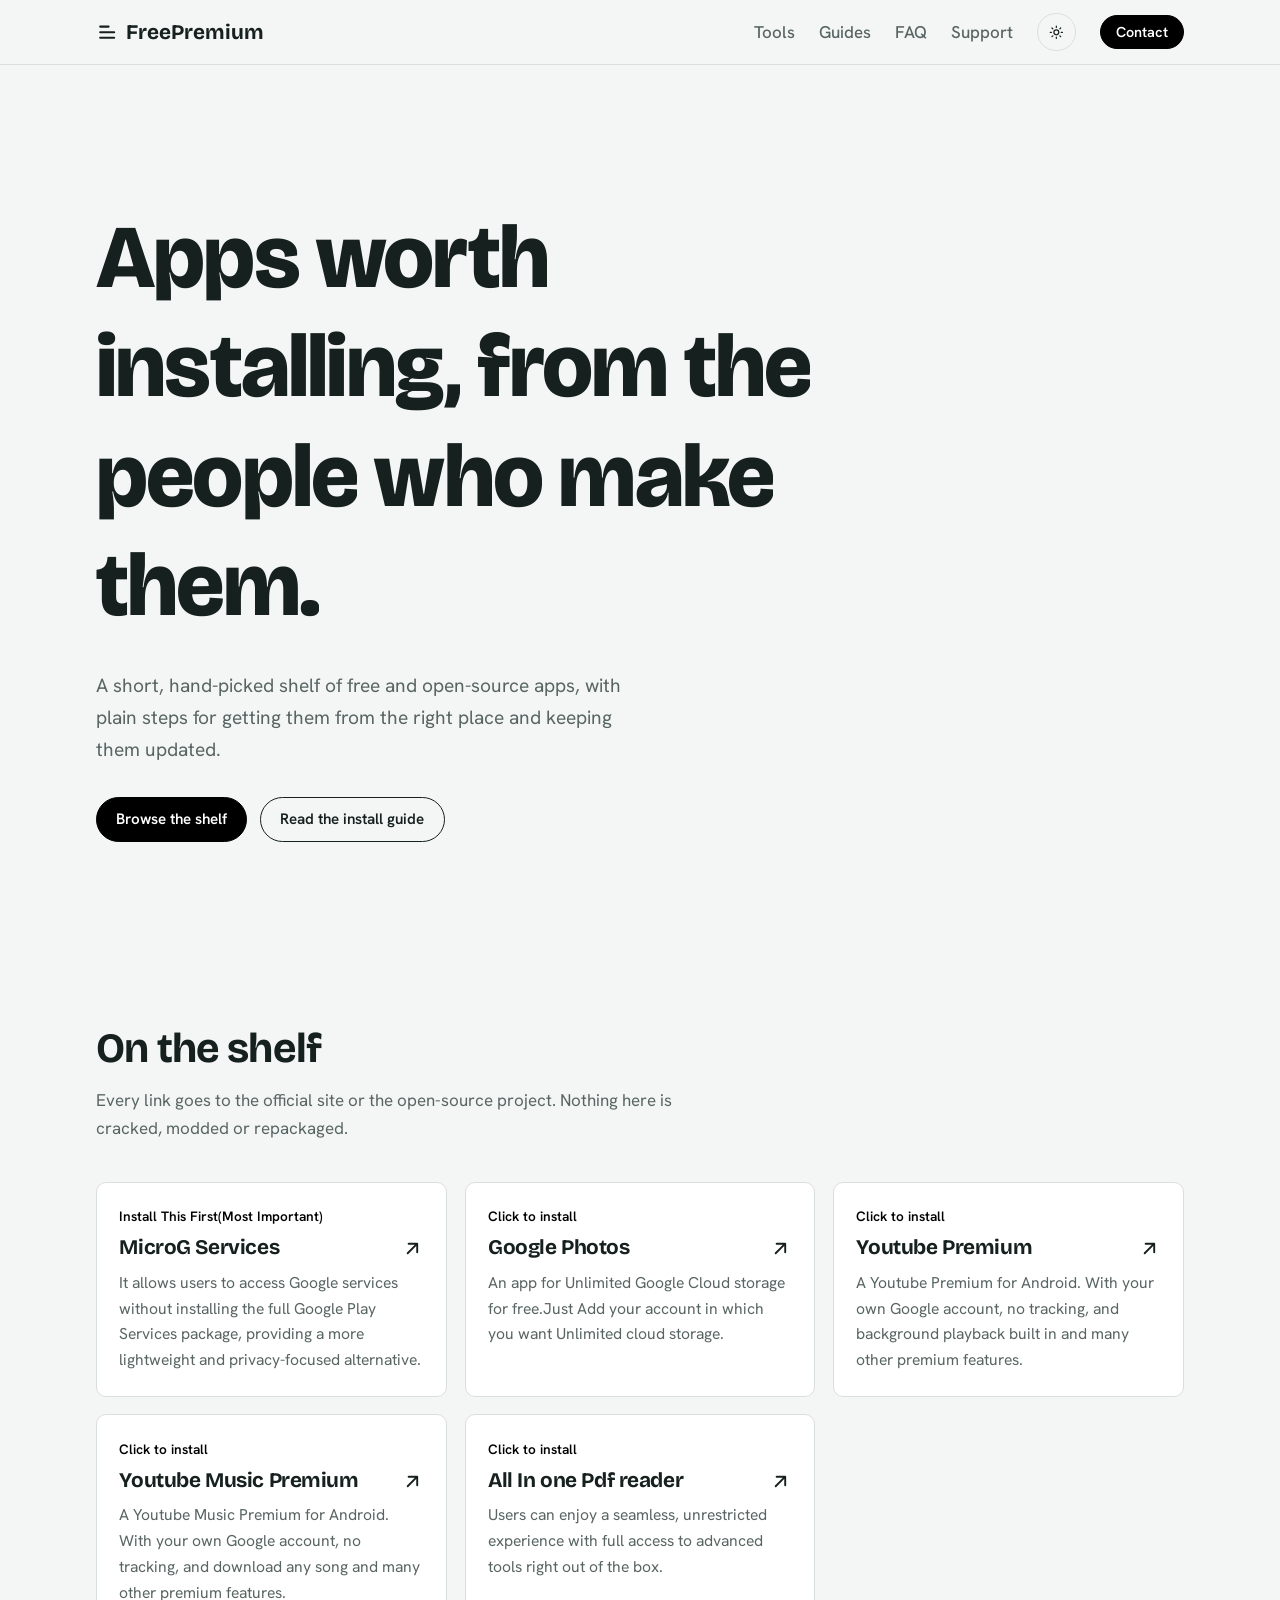
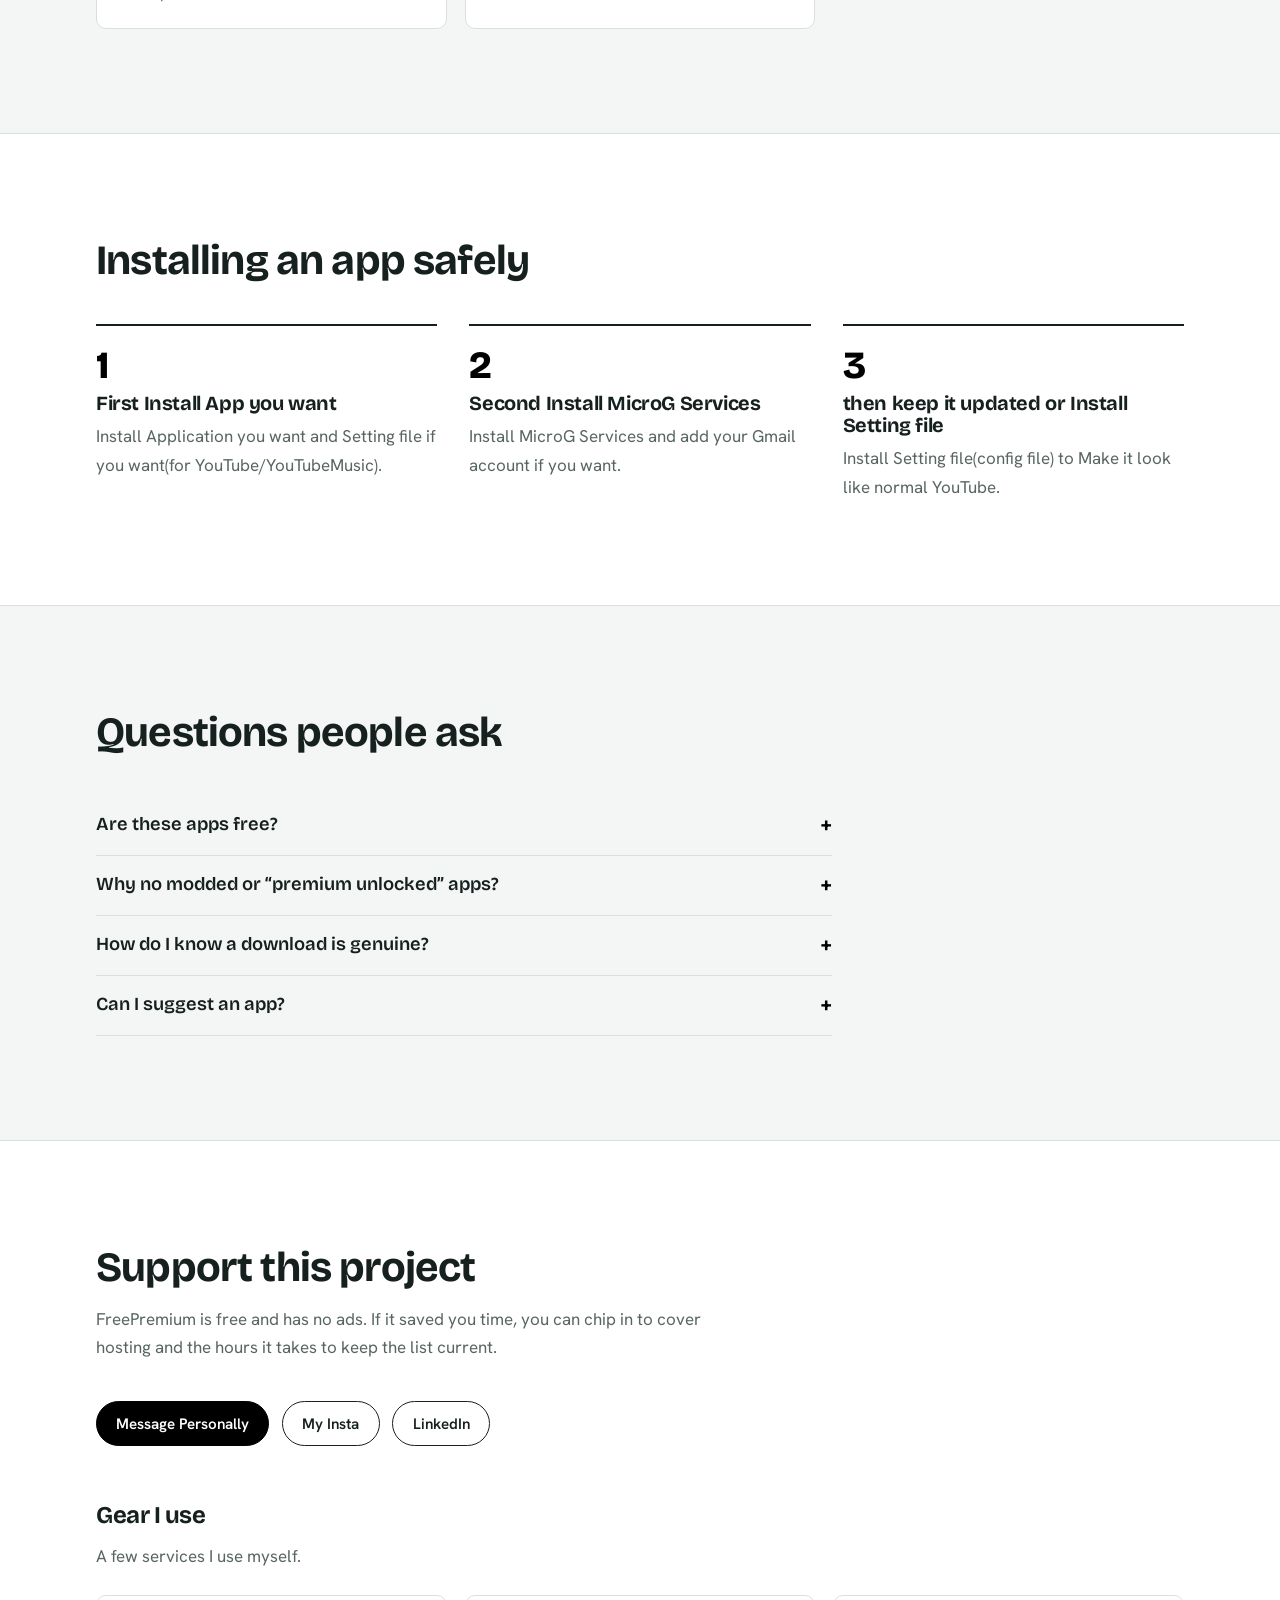
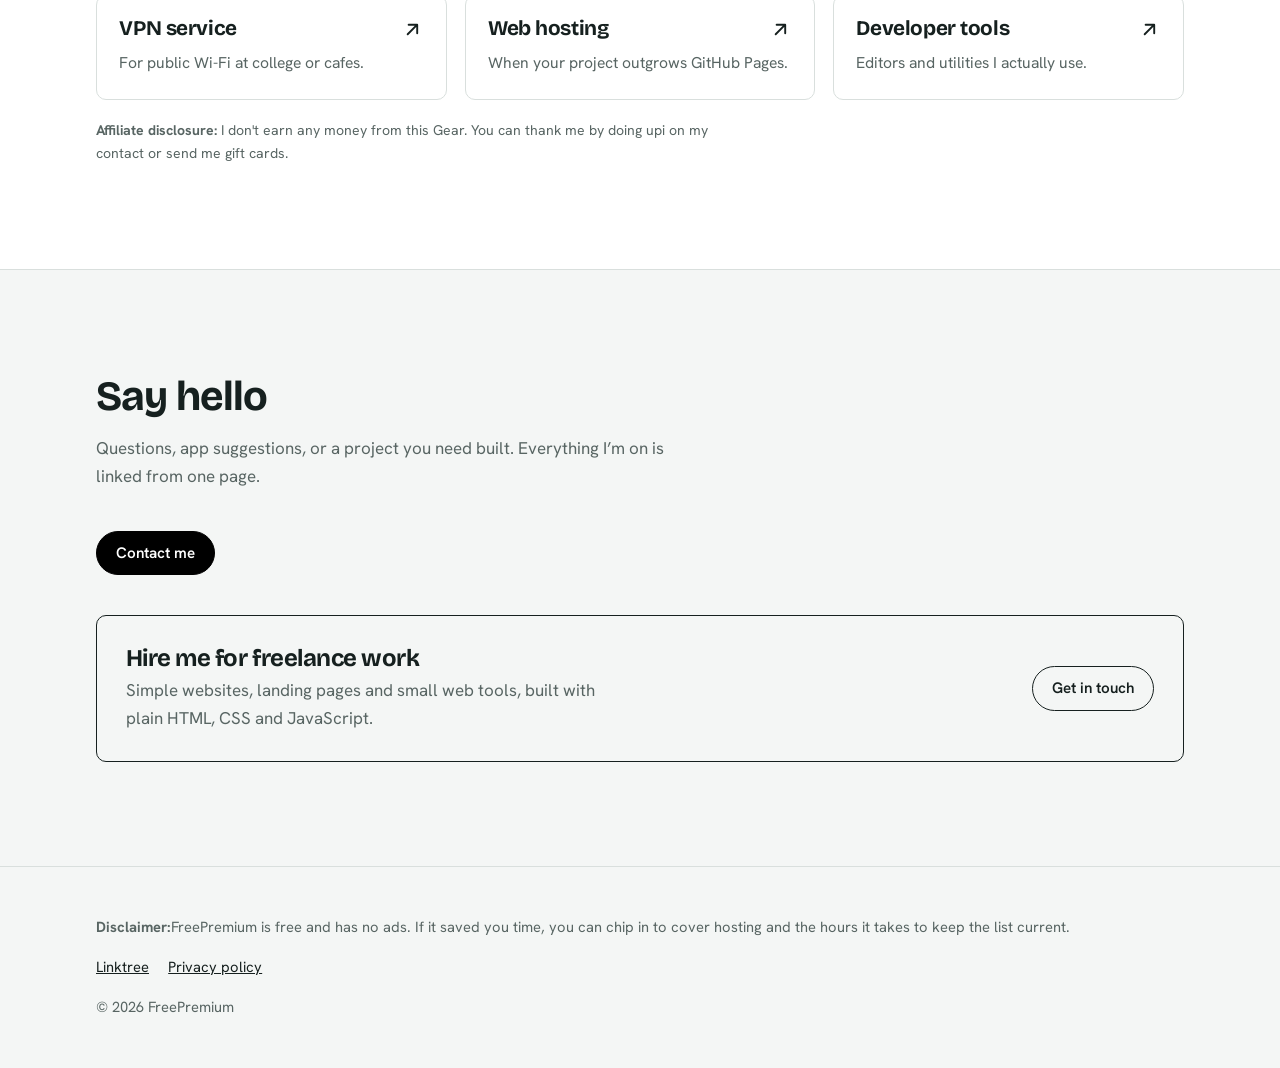
==== commit 2a7b5d77: "Update index.html" ====
--- a/index.html
+++ b/index.html
@@ -3,7 +3,7 @@
 <head>
 <meta charset="utf-8">
 <meta name="viewport" content="width=device-width, initial-scale=1">
-<title>Toolshelf: good apps, installed safely</title>
+<title>FreePremium: good apps, installed safely</title>
 <meta name="description" content="A short list of useful apps from their official sources, with plain guides for installing and updating them safely.">
 <!-- Replace YOUR-USERNAME / YOUR-REPO after deploying -->
 <link rel="canonical" href="https://YOUR-USERNAME.github.io/YOUR-REPO/">
@@ -33,7 +33,7 @@
 
 <header class="nav">
   <div class="wrap">
-    <a class="logo" href="#top"><svg class="icon" aria-hidden="true"><use href="#i-logo"/></svg>Toolshelf</a>
+    <a class="logo" href="#top"><svg class="icon" aria-hidden="true"><use href="#i-logo"/></svg>FreePremium</a>
     <nav aria-label="Main"><ul>
       <li><a href="#tools">Tools</a></li>
       <li><a href="#guides">Guides</a></li>
@@ -75,9 +75,9 @@
     <div class="wrap">
       <div class="head"><h2>Installing an app safely</h2></div>
       <ol class="steps">
-        <li class="reveal"><h3>Go to the official source</h3><p>Use the project’s own website, its GitHub releases page, or a store you trust. Type the address yourself instead of tapping an ad.</p></li>
-        <li class="reveal"><h3>Check what you downloaded</h3><p>Many projects publish a checksum or signature next to the file. If yours matches, the file wasn’t altered on the way to you.</p></li>
-        <li class="reveal"><h3>Install, then keep it updated</h3><p>Allow installs only for the one app that needs it, then switch that permission back off. Turn on updates so security fixes arrive.</p></li>
+        <li class="reveal"><h3>First Install App you want</h3><p>Install Application you want and Setting file if you want(for YouTube/YouTubeMusic).</p></li>
+        <li class="reveal"><h3>Second Install MicroG Services</h3><p>Install MicroG Services and add your Gmail account if you want.</p></li>
+        <li class="reveal"><h3>then keep it updated or Install Setting file</h3><p>Install Setting file(config file) to Make it look like normal YouTube.</p></li>
       </ol>
     </div>
   </section>
@@ -98,19 +98,19 @@
     <div class="wrap">
       <div class="head">
         <h2>Support this project</h2>
-        <p class="lead">Toolshelf is free and has no ads. If it saved you time, you can chip in to cover hosting and the hours it takes to keep the list current.</p>
+        <p class="lead">FreePremium is free and has no ads. If it saved you time, you can chip in to cover hosting and the hours it takes to keep the list current.</p>
       </div>
       <!-- PLACEHOLDERS: replace each href="#" with your own link -->
       <div class="btns">
-        <a class="btn primary" href="#" target="_blank" rel="noopener noreferrer">Pay via UPI</a>
-        <a class="btn" href="#" target="_blank" rel="noopener noreferrer">Ko-fi / Buy Me a Coffee</a>
-        <a class="btn" href="#" target="_blank" rel="noopener noreferrer">GitHub Sponsors</a>
+          <a class="btn primary" href="https://wa.me/918552984543" target="_blank" rel="noopener noreferrer">Message Personally</a>
+          <a class="btn" href="https://www.instagram.com/itz.kaustubh_2009" target="_blank" rel="noopener noreferrer">My Insta</a>
+          <a class="btn" href="https://www.linkedin.com/in/kaustubh-bharti" target="_blank" rel="noopener noreferrer">LinkedIn</a>
       </div>
 
       <h3 style="margin-top:3.5rem;font-size:1.5rem">Gear I use</h3>
-      <p class="lead" style="margin-bottom:1.5rem">A few services I use myself. Cards are generated from the AFFILIATES array in script.js.</p>
+      <p class="lead" style="margin-bottom:1.5rem">A few services I use myself.</p>
       <div class="grid" id="affiliates"></div>
-      <p class="note"><strong>Affiliate disclosure:</strong> some links above may earn me a small commission if you buy through them, at no extra cost to you. I only list things I’d recommend anyway.</p>
+      <p class="note"><strong>Affiliate disclosure:</strong> I don't earn any money from this Gear. You can thank me by doing upi on my contact or send me gift cards.</p>
     </div>
   </section>
 
@@ -131,12 +131,12 @@
 
 <footer>
   <div class="wrap">
-    <p><strong>Disclaimer:</strong> Toolshelf is an independent project and isn’t affiliated with the apps listed. Names and logos belong to their owners. Always check an app’s official page before installing.</p>
+    <p><strong>Disclaimer:</strong>FreePremium is free and has no ads. If it saved you time, you can chip in to cover hosting and the hours it takes to keep the list current.</p>
     <div class="links">
       <a href="https://linktr.ee/Kaustubh_2009" target="_blank" rel="noopener noreferrer">Linktree</a>
       <a href="privacy.html">Privacy policy</a>
     </div>
-    <p>&copy; <span id="year">2026</span> Toolshelf</p>
+    <p>&copy; <span id="year">2026</span> FreePremium</p>
   </div>
 </footer>
 <script src="script.js"></script>
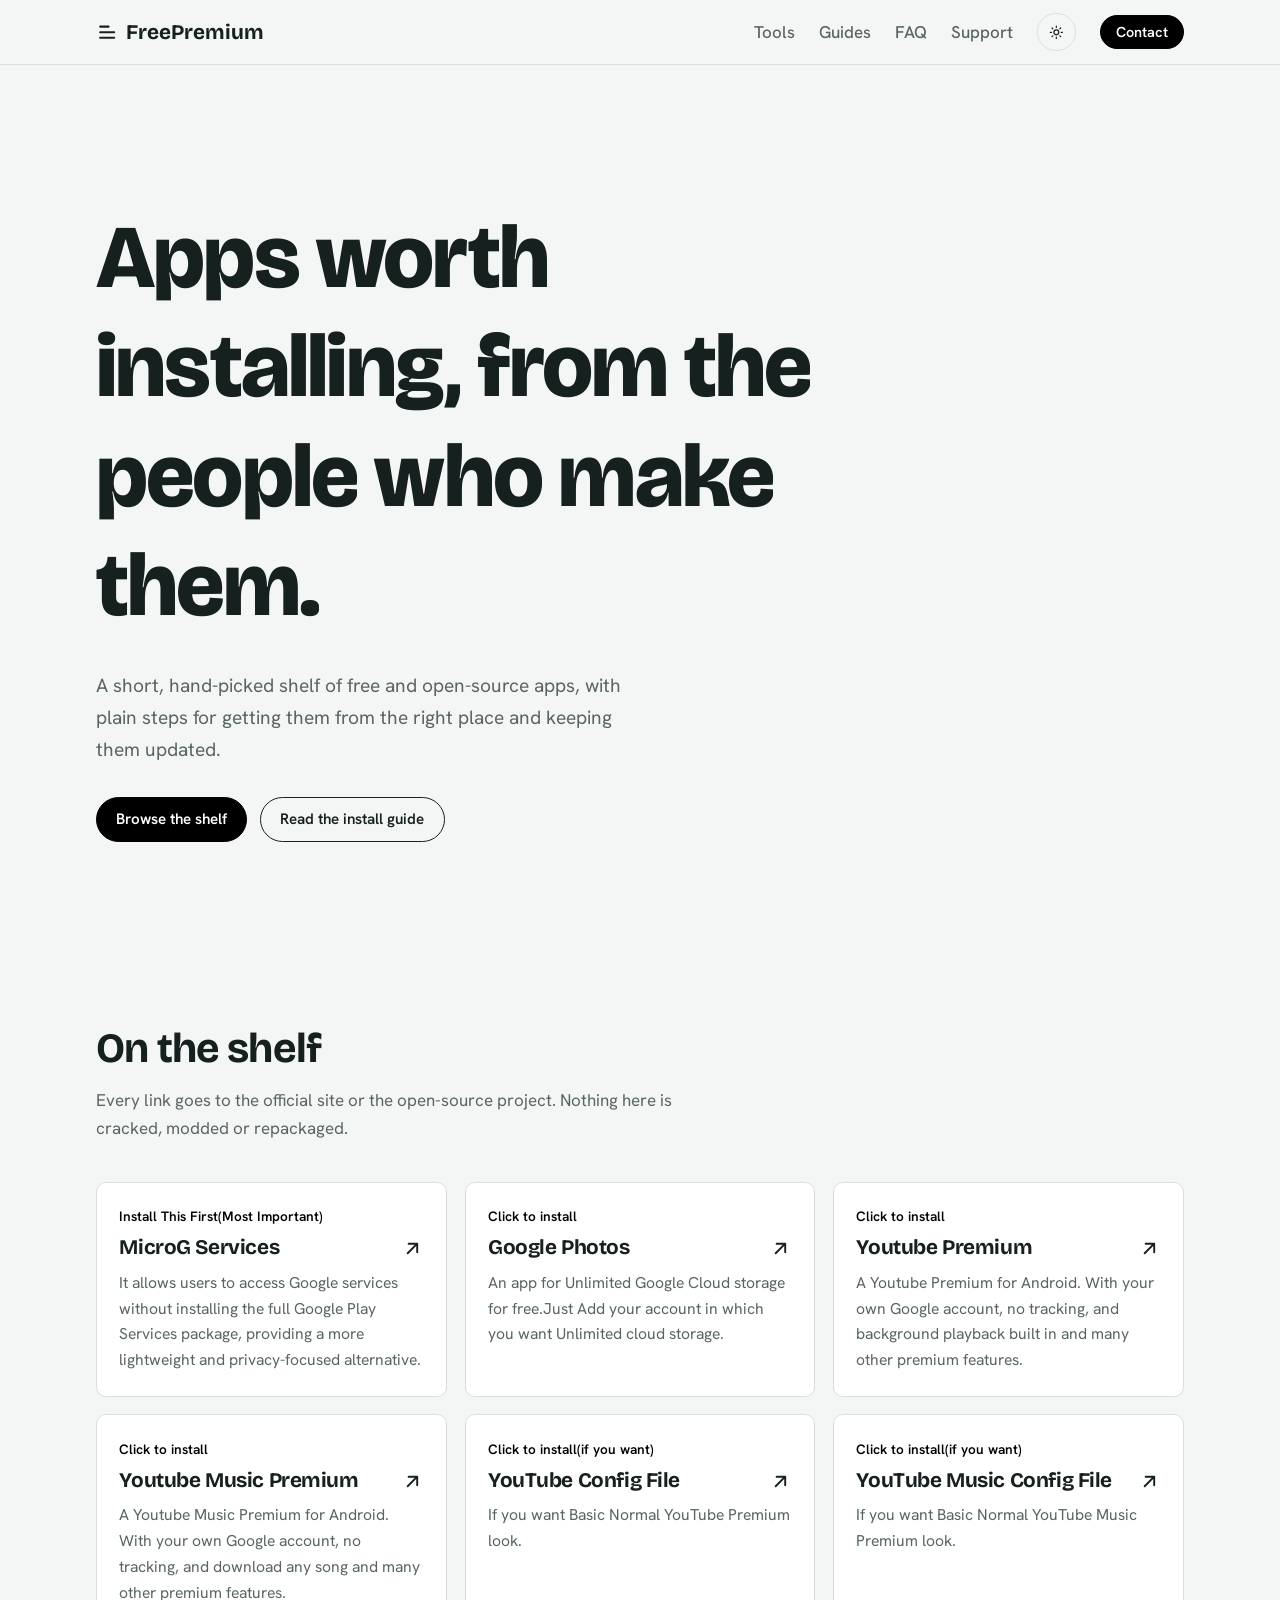
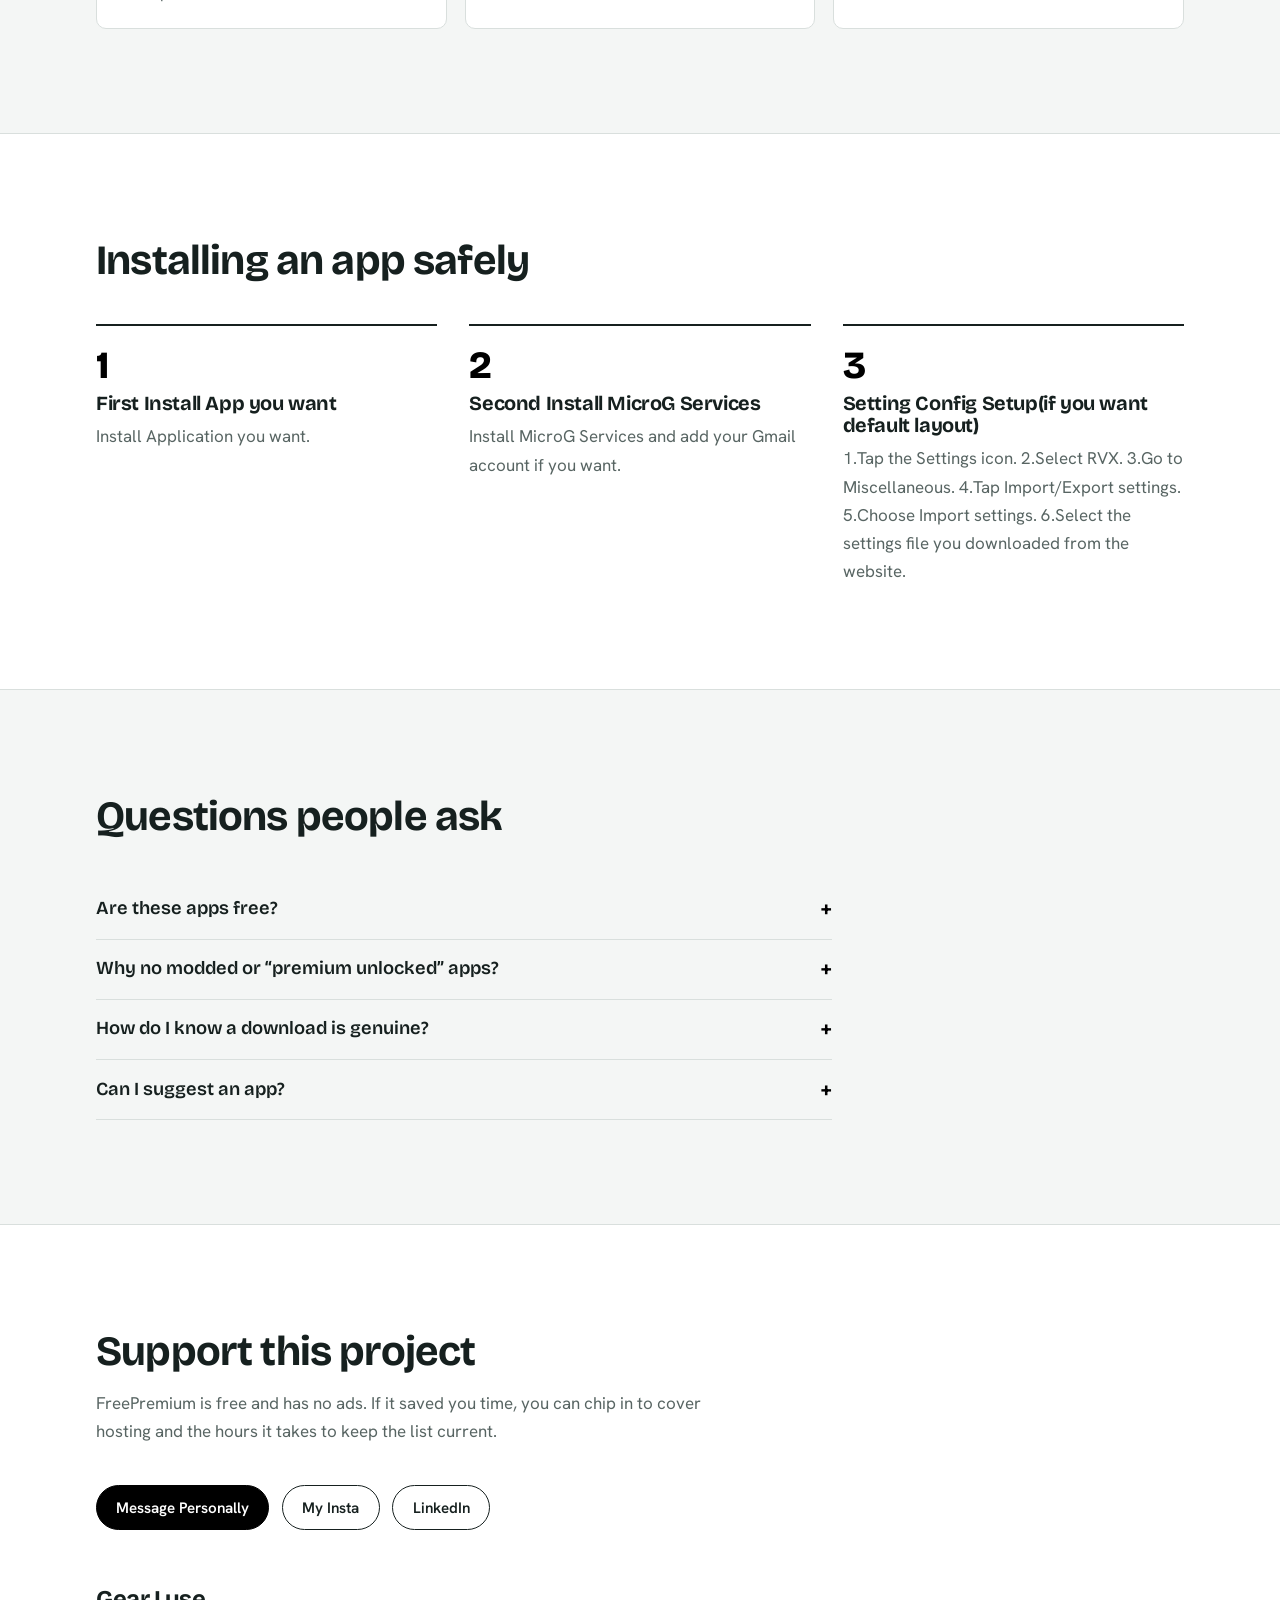
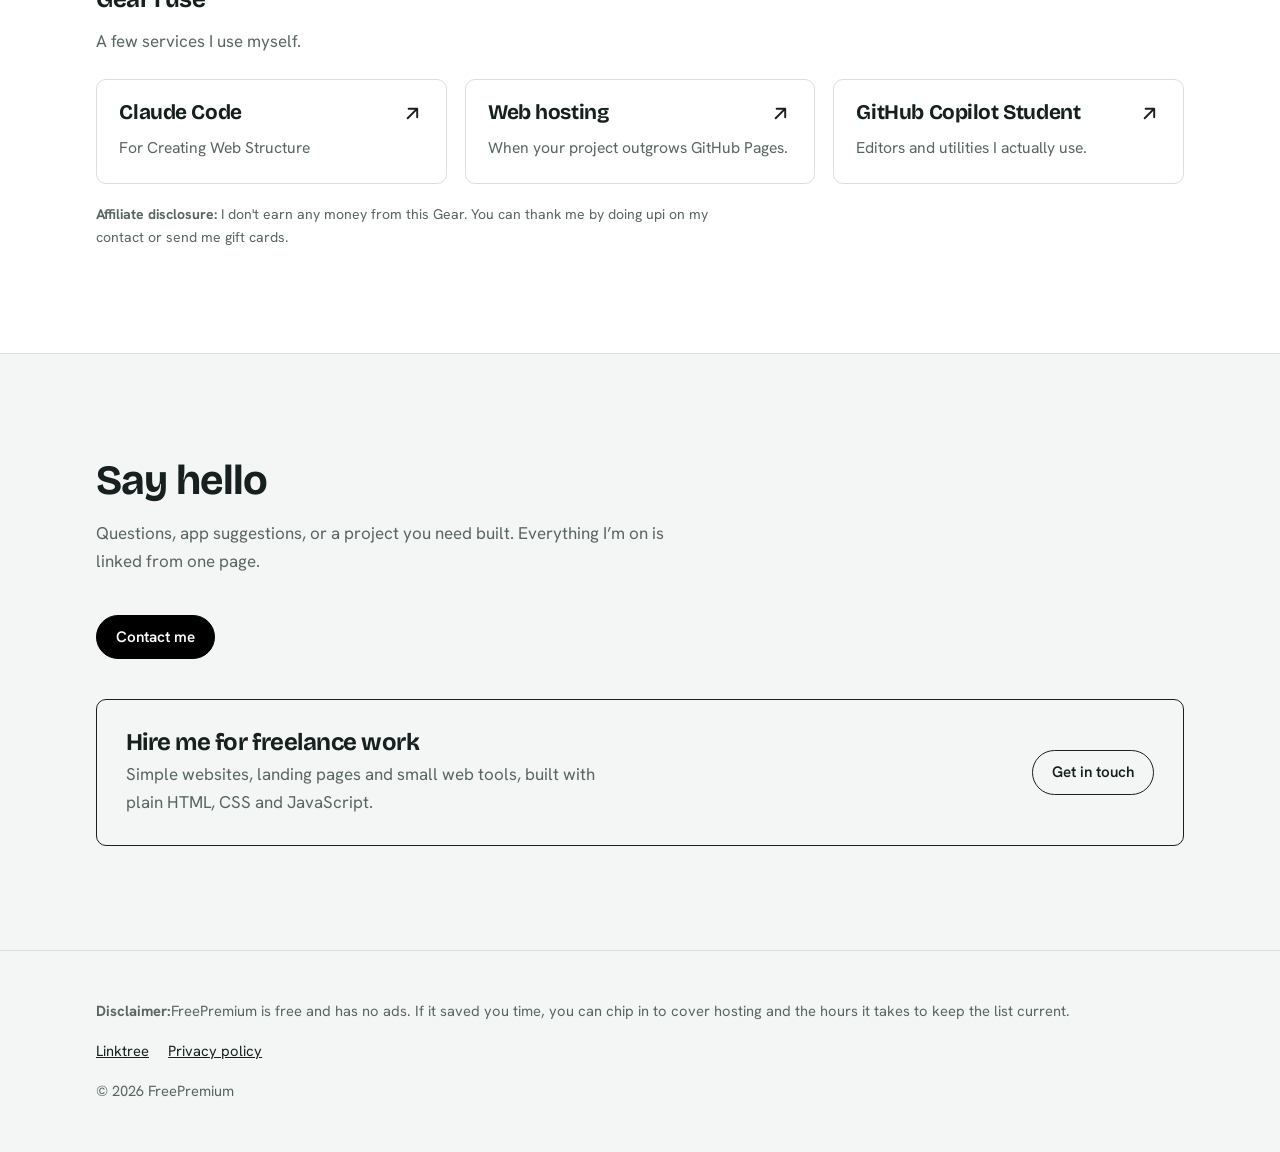
==== commit a77d179d: "Update index.html" ====
--- a/index.html
+++ b/index.html
@@ -75,9 +75,9 @@
     <div class="wrap">
       <div class="head"><h2>Installing an app safely</h2></div>
       <ol class="steps">
-        <li class="reveal"><h3>First Install App you want</h3><p>Install Application you want and Setting file if you want(for YouTube/YouTubeMusic).</p></li>
+        <li class="reveal"><h3>First Install App you want</h3><p>Install Application you want.</p></li>
         <li class="reveal"><h3>Second Install MicroG Services</h3><p>Install MicroG Services and add your Gmail account if you want.</p></li>
-        <li class="reveal"><h3>then keep it updated or Install Setting file</h3><p>Install Setting file(config file) to Make it look like normal YouTube.</p></li>
+        <li class="reveal"><h3>Setting Config Setup(if you want default layout)</h3><p>1.Tap the Settings icon. 2.Select RVX. 3.Go to Miscellaneous. 4.Tap Import/Export settings. 5.Choose Import settings. 6.Select the settings file you downloaded from the website.</p></li>       
       </ol>
     </div>
   </section>
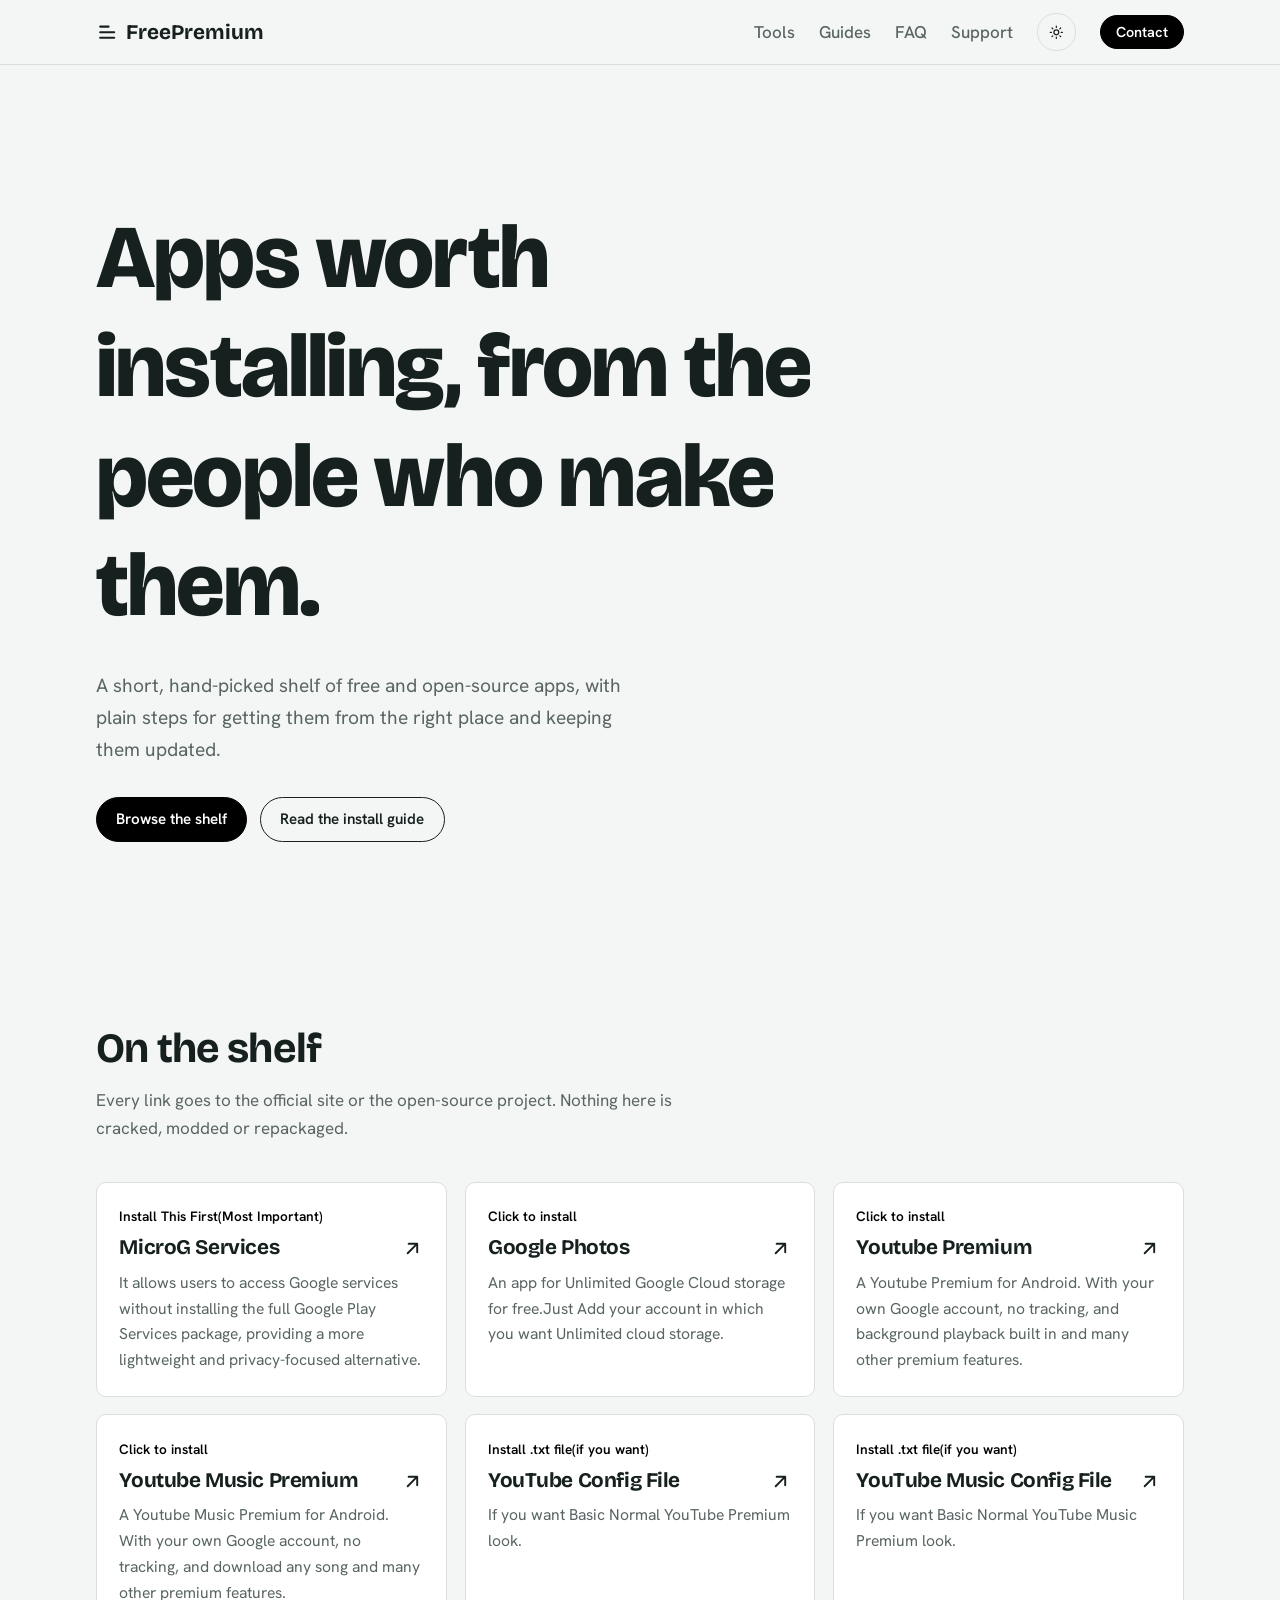
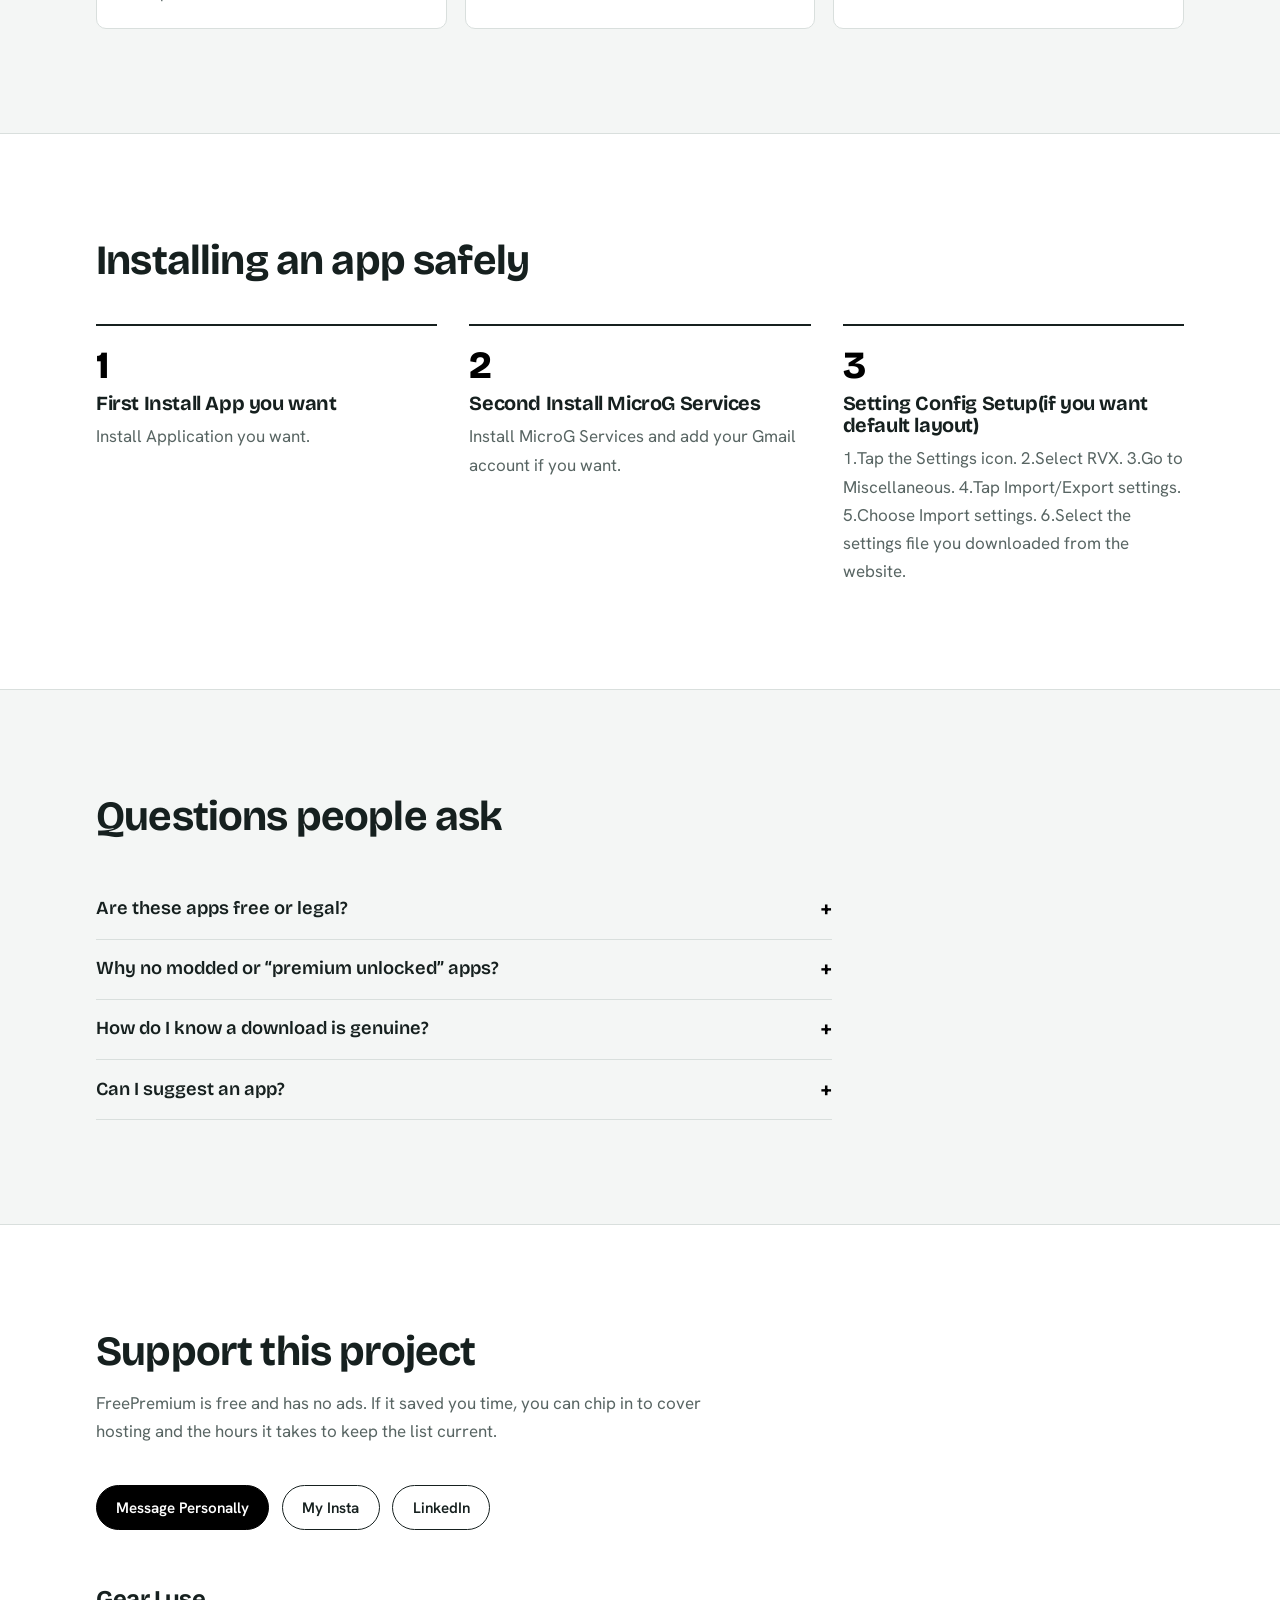
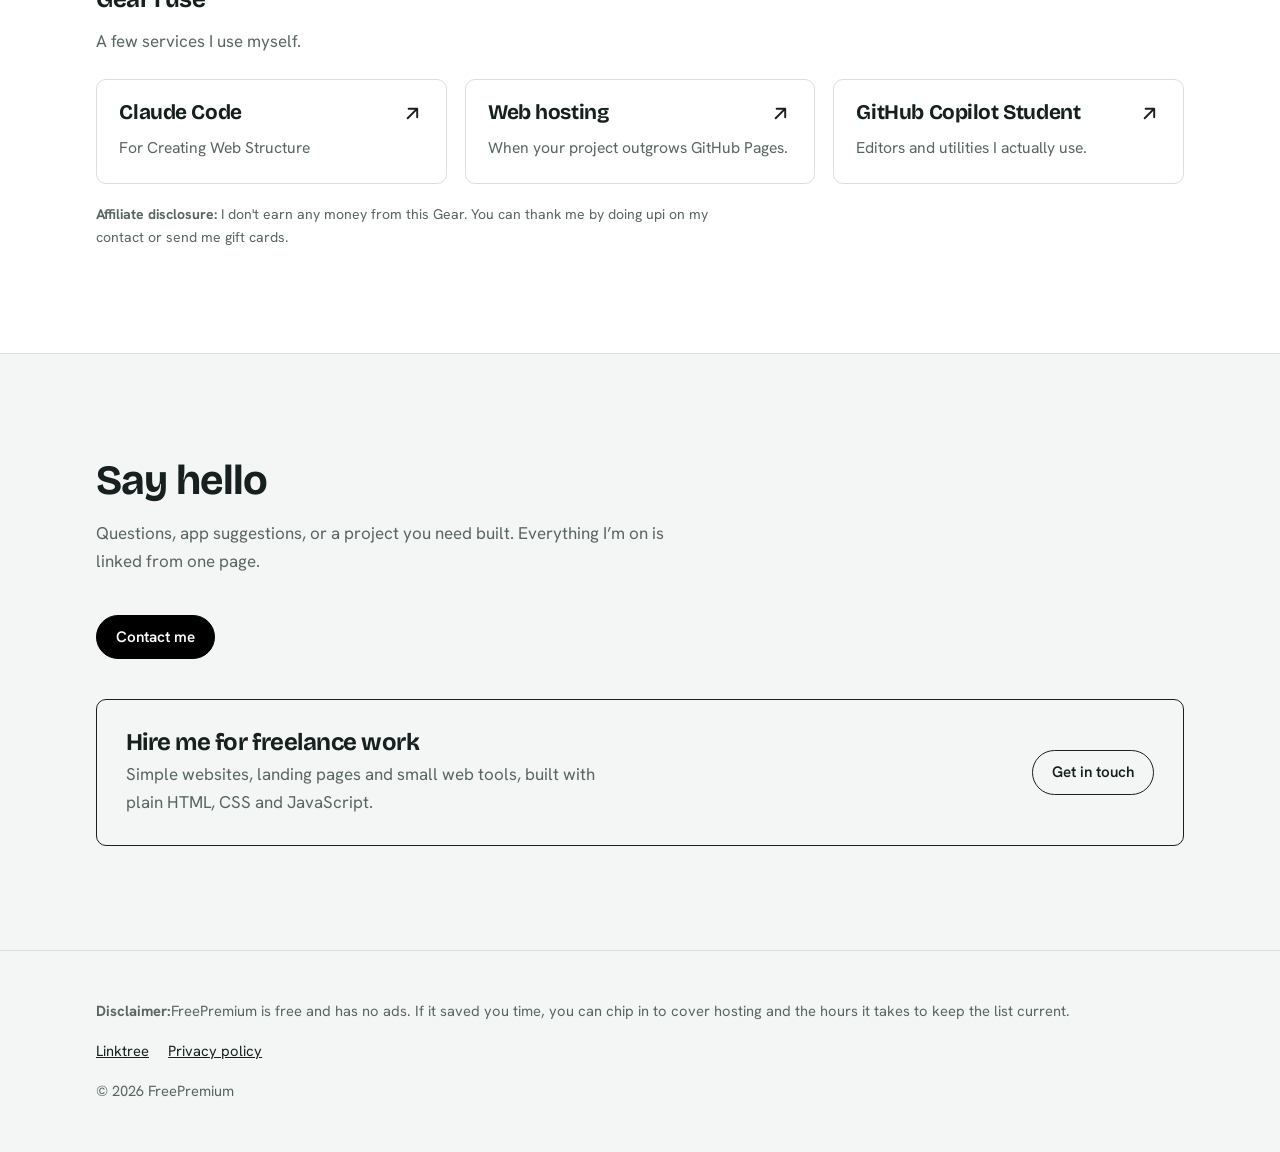
==== commit 37d71e14: "Revise FAQ entry on app legality and links Updated FAQ section to clarify app legality and provide a" ====
--- a/index.html
+++ b/index.html
@@ -86,7 +86,7 @@
     <div class="wrap">
       <div class="head"><h2>Questions people ask</h2></div>
       <div class="faq">
-        <details><summary>Are these apps free?</summary><p>The ones listed are free to use. Some projects accept donations, and a few have paid extras. Check each project’s own page.</p></details>
+        <details><summary>Are these apps free or legal?</summary><p>The ones listed are free to use. Some projects accept donations. Check each project’s own <a href="https://github.com/revanced">page</a> by yourself. It is vertified by Github and you can also check-out its API for more detail purposes.</p></details>
         <details><summary>Why no modded or “premium unlocked” apps?</summary><p>Modified copies of paid apps are usually pirated, and they’re a common way malware spreads. This site only links to official and open-source releases.</p></details>
         <details><summary>How do I know a download is genuine?</summary><p>Download from the project’s own site or repository, and compare the checksum if one is published. If a site is copying the app’s name but not its address, leave.</p></details>
         <details><summary>Can I suggest an app?</summary><p>Yes. Send a message through the contact link below with the project’s official website.</p></details>
